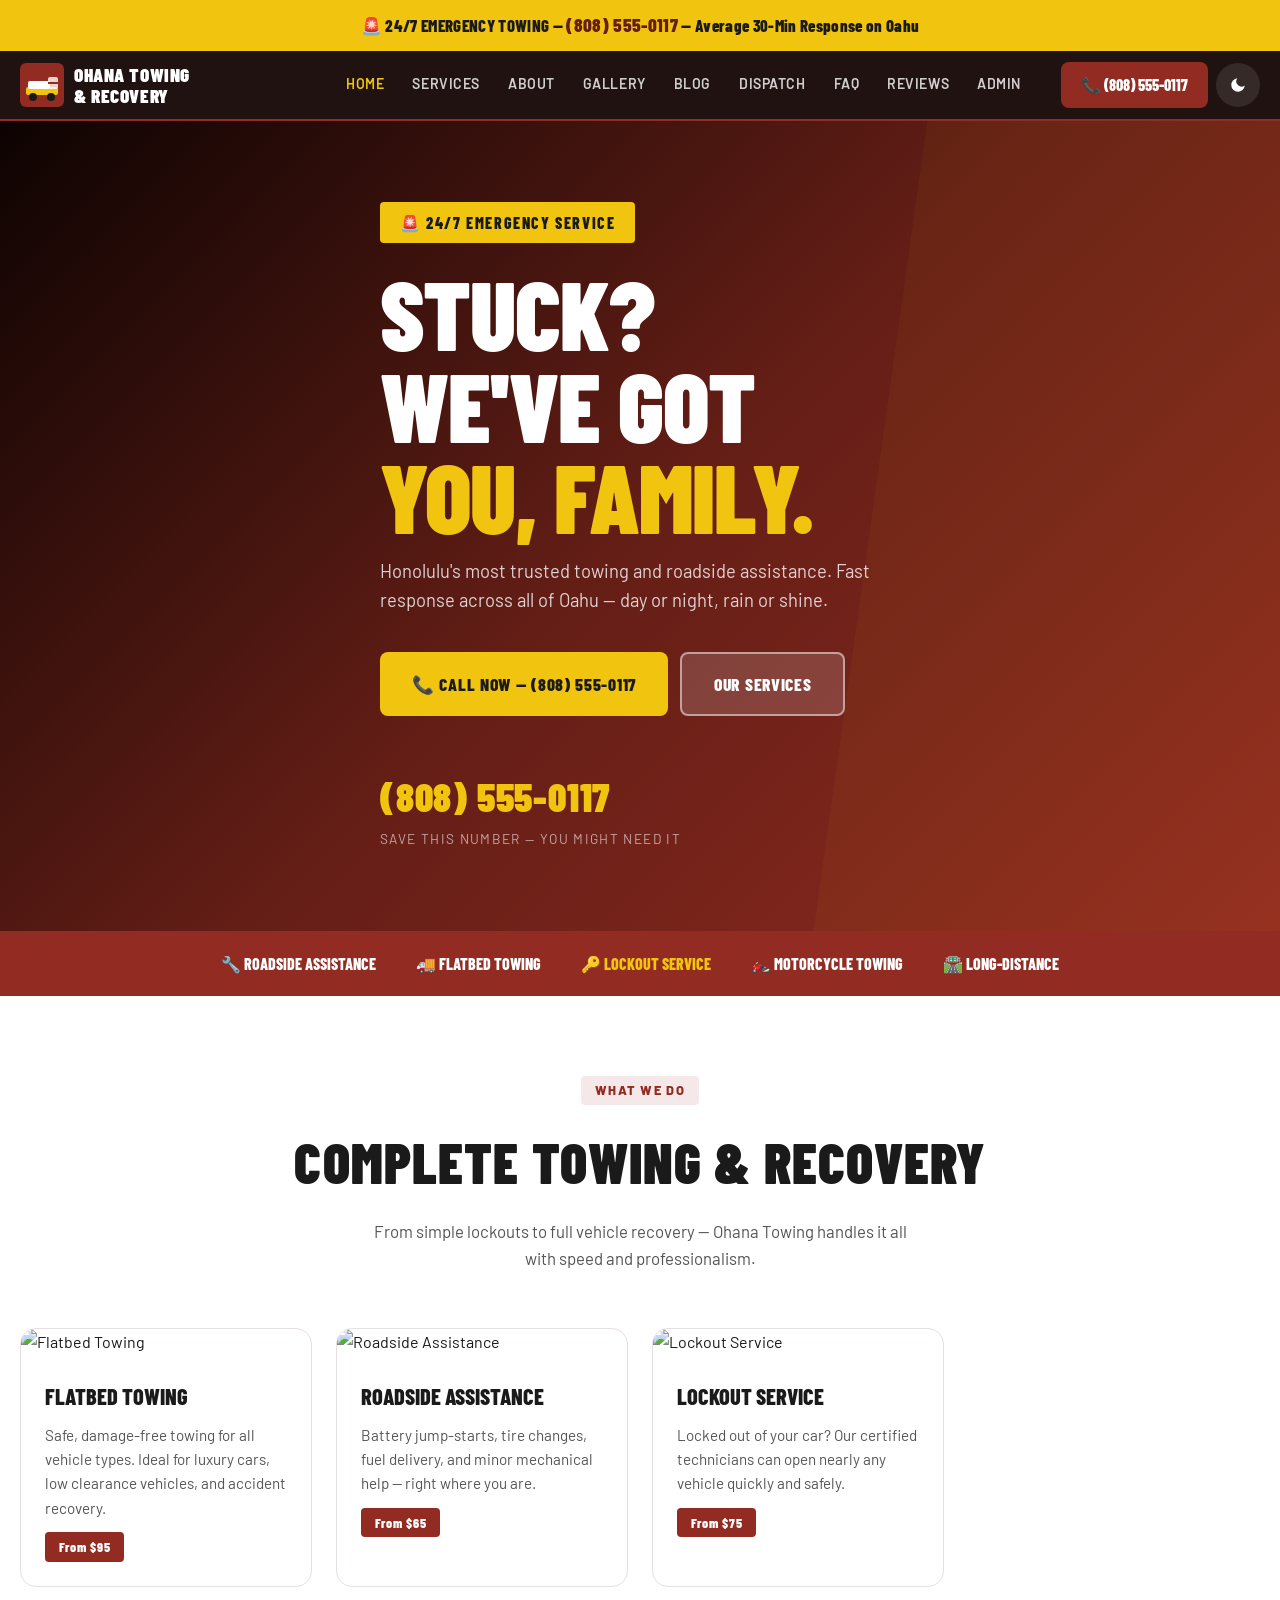
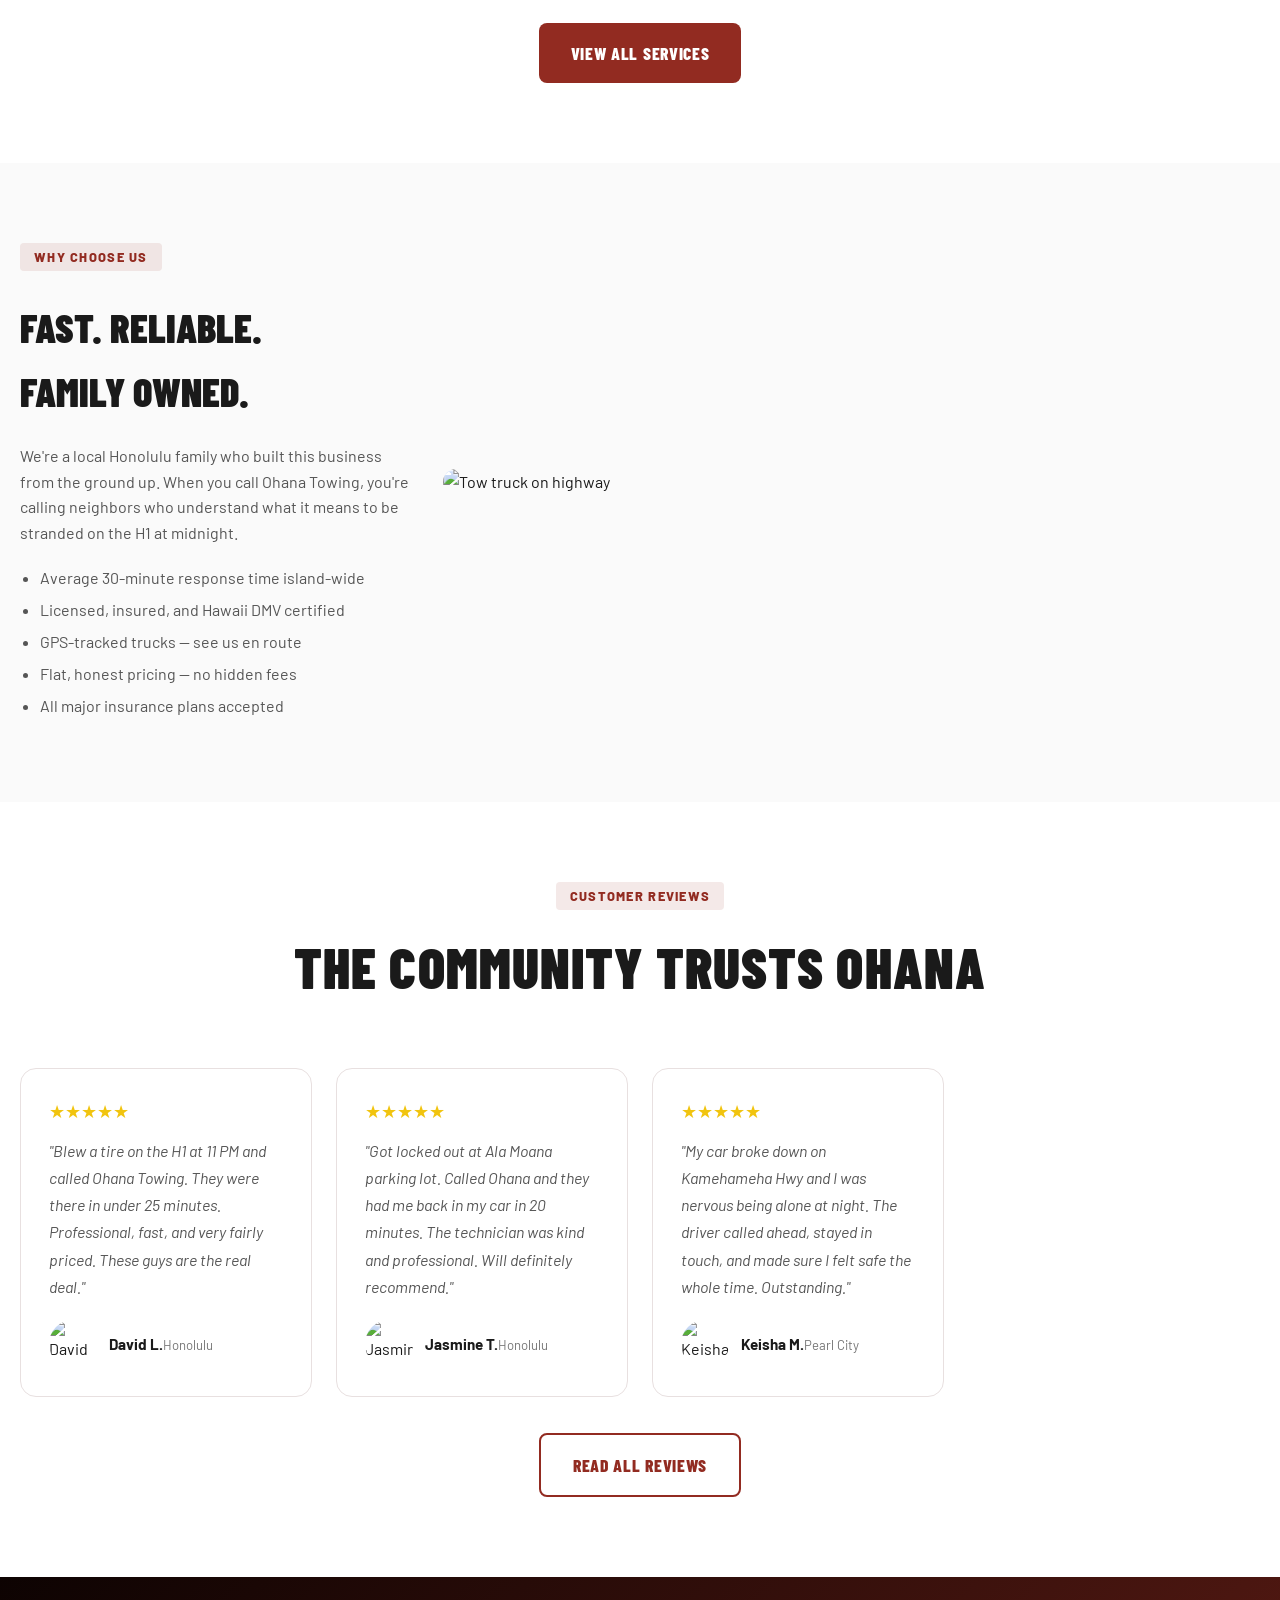
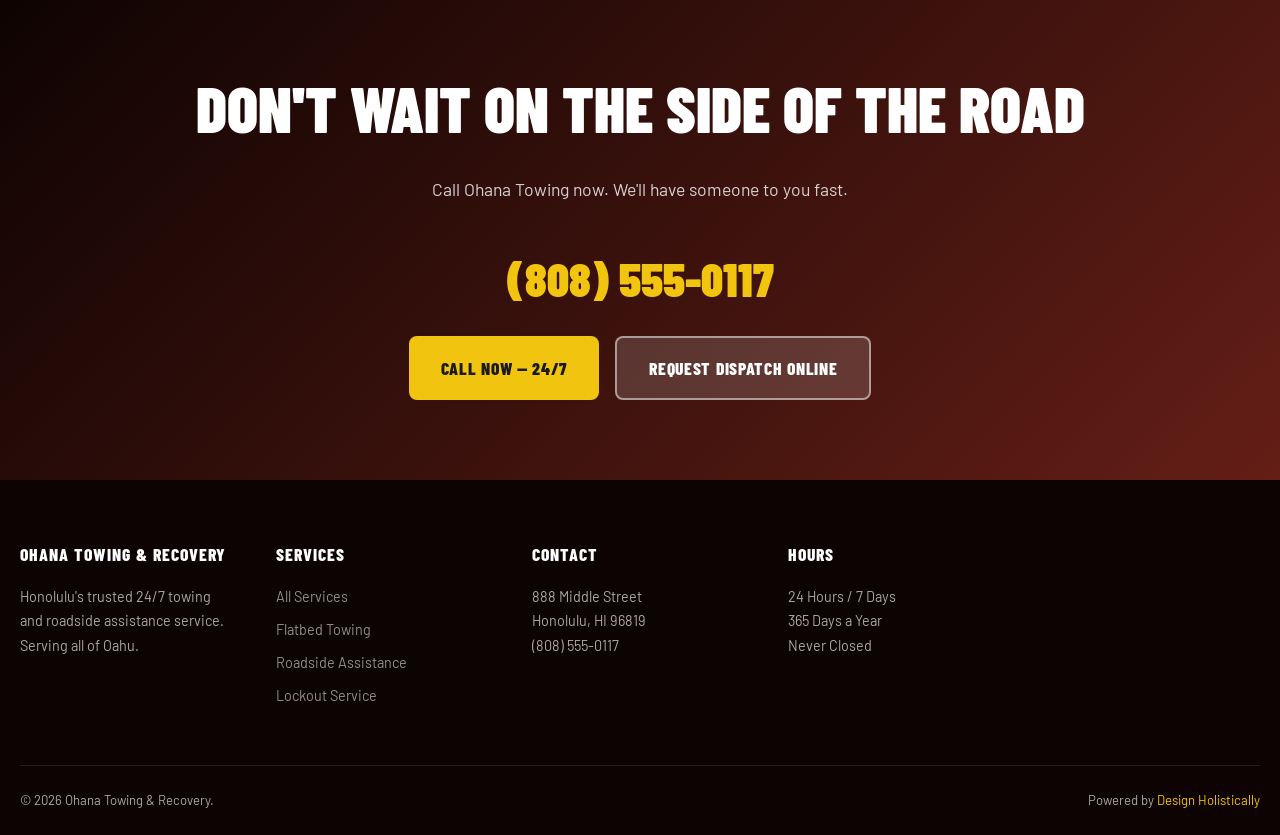
==== index.html @ ee23a266 "Initial commit: Ohana Towing & Recovery — Hawaii sample site (Honolulu, Oahu)" ====
<!DOCTYPE html>
<html lang="en" data-theme="light">
<head>
<meta charset="UTF-8"><meta name="viewport" content="width=device-width, initial-scale=1.0">
<title>Ohana Towing & Recovery — Stuck? We've Got You, Family | Honolulu, Oahu</title>
<meta name="description" content="Ohana Towing & Recovery is Honolulu's trusted 24/7 towing and roadside assistance service. Flatbed towing, motorcycle towing, lockout service, and more.">
<meta property="og:title" content="Ohana Towing & Recovery — Honolulu, Oahu">
<meta property="og:description" content="Stuck? We've got you, family. 24/7 towing & roadside assistance in Honolulu and all of Oahu.">
<meta property="og:image" content="https://picsum.photos/1200/630?random=1702">
<link rel="stylesheet" href="css/style.css">
<script type="application/ld+json">{"@context":"https://schema.org","@type":"AutomotiveBusiness","name":"Ohana Towing & Recovery","image":"https://picsum.photos/800/600?random=1703","address":{"@type":"PostalAddress","streetAddress":"888 Middle Street","addressLocality":"Honolulu","addressRegion":"HI","postalCode":"96819"},"telephone":"(808) 555-0117","openingHours":"Mo-Su 00:00-23:59","priceRange":"$$"}</script>
</head>
<body>
<div class="emergency-bar">🚨 24/7 EMERGENCY TOWING — <a href="tel:8085550117">(808) 555-0117</a> — Average 30-Min Response on Oahu</div>
<header class="site-header">
  <div class="header-inner">
    <a href="index.html" class="logo-wrap" aria-label="Ohana Towing Home">
      <svg width="44" height="44" viewBox="0 0 44 44" fill="none" aria-hidden="true">
        <rect width="44" height="44" rx="6" fill="#922B21"/>
        <rect x="6" y="24" width="32" height="8" rx="2" fill="#F1C40F"/>
        <rect x="8" y="18" width="22" height="8" rx="2" fill="white"/>
        <circle cx="13" cy="34" r="4" fill="#1a1a1a"/>
        <circle cx="31" cy="34" r="4" fill="#1a1a1a"/>
        <rect x="28" y="14" width="10" height="12" rx="2" fill="white" opacity="0.8"/>
        <path d="M28 20 L38 20" stroke="#922B21" stroke-width="2"/>
      </svg>
      <span>Ohana Towing<br>& Recovery</span>
    </a>
    <nav class="nav-links" aria-label="Main navigation">
      <a href="index.html">Home</a><a href="services.html">Services</a><a href="about.html">About</a><a href="gallery.html">Gallery</a><a href="blog.html">Blog</a><a href="booking.html">Dispatch</a><a href="faq.html">FAQ</a><a href="reviews.html">Reviews</a><a href="admin.html">Admin</a>
    </nav>
    <div class="header-actions">
      <a href="tel:8085550117" class="btn-call">📞 (808) 555-0117</a>
      <button class="btn-dark-toggle" id="darkToggle" aria-label="Toggle dark mode"><svg viewBox="0 0 24 24"><path d="M21 12.79A9 9 0 1111.21 3 7 7 0 0021 12.79z"/></svg></button>
      <button class="hamburger" id="hamburger" aria-label="Open menu" aria-expanded="false"><span></span><span></span><span></span></button>
    </div>
  </div>
</header>
<nav class="mobile-nav" id="mobileNav">
  <a href="index.html">Home</a><a href="services.html">Services</a><a href="about.html">About</a><a href="gallery.html">Gallery</a><a href="blog.html">Blog</a><a href="booking.html">Dispatch</a><a href="faq.html">FAQ</a><a href="reviews.html">Reviews</a><a href="admin.html">Admin</a>
</nav>

<section class="hero">
  <div class="hero-bg"></div>
  <div class="hero-stripe"></div>
  <div class="hero-content">
    <div class="hero-emergency">🚨 24/7 Emergency Service</div>
    <h1>Stuck?<br>We've Got<br><span>You, Family.</span></h1>
    <p>Honolulu's most trusted towing and roadside assistance. Fast response across all of Oahu — day or night, rain or shine.</p>
    <div class="hero-ctas">
      <a href="tel:8085550117" class="btn btn-accent">📞 Call Now — (808) 555-0117</a>
      <a href="services.html" class="btn btn-ghost">Our Services</a>
    </div>
    <div class="hero-number">(808) 555-0117</div>
    <div class="hero-number-label">Save this number — you might need it</div>
  </div>
</section>

<!-- Emergency Services Strip -->
<div style="background:var(--primary);padding:20px;display:flex;justify-content:center;gap:40px;flex-wrap:wrap">
  <span style="color:#fff;font-family:'Barlow Condensed',sans-serif;font-weight:800;font-size:1rem;text-transform:uppercase">🔧 Roadside Assistance</span>
  <span style="color:#fff;font-family:'Barlow Condensed',sans-serif;font-weight:800;font-size:1rem;text-transform:uppercase">🚚 Flatbed Towing</span>
  <span style="color:var(--accent);font-family:'Barlow Condensed',sans-serif;font-weight:800;font-size:1rem;text-transform:uppercase">🔑 Lockout Service</span>
  <span style="color:#fff;font-family:'Barlow Condensed',sans-serif;font-weight:800;font-size:1rem;text-transform:uppercase">🏍️ Motorcycle Towing</span>
  <span style="color:#fff;font-family:'Barlow Condensed',sans-serif;font-weight:800;font-size:1rem;text-transform:uppercase">🛣️ Long-Distance</span>
</div>

<section class="section">
  <div class="container">
    <div class="section-header fade-up">
      <div class="section-tag">What We Do</div>
      <h2>Complete Towing & Recovery</h2>
      <p>From simple lockouts to full vehicle recovery — Ohana Towing handles it all with speed and professionalism.</p>
    </div>
    <div class="grid-3">
      <div class="service-card fade-up">
        <img src="https://picsum.photos/400/280?random=1704" alt="Flatbed Towing" class="service-card-img">
        <div class="service-card-body"><h3>Flatbed Towing</h3><p>Safe, damage-free towing for all vehicle types. Ideal for luxury cars, low clearance vehicles, and accident recovery.</p><span class="price-badge">From $95</span></div>
      </div>
      <div class="service-card fade-up">
        <img src="https://picsum.photos/400/280?random=1705" alt="Roadside Assistance" class="service-card-img">
        <div class="service-card-body"><h3>Roadside Assistance</h3><p>Battery jump-starts, tire changes, fuel delivery, and minor mechanical help — right where you are.</p><span class="price-badge">From $65</span></div>
      </div>
      <div class="service-card fade-up">
        <img src="https://picsum.photos/400/280?random=1706" alt="Lockout Service" class="service-card-img">
        <div class="service-card-body"><h3>Lockout Service</h3><p>Locked out of your car? Our certified technicians can open nearly any vehicle quickly and safely.</p><span class="price-badge">From $75</span></div>
      </div>
    </div>
    <div style="text-align:center;margin-top:36px"><a href="services.html" class="btn btn-primary">View All Services</a></div>
  </div>
</section>

<section class="section section-alt">
  <div class="container">
    <div class="grid-2" style="align-items:center">
      <div class="fade-left">
        <div class="section-tag">Why Choose Us</div>
        <h2 style="font-family:'Barlow Condensed',sans-serif;font-weight:900;font-size:2.5rem;text-transform:uppercase;margin:12px 0 20px">Fast. Reliable.<br>Family Owned.</h2>
        <p style="color:var(--text-muted);margin-bottom:16px">We're a local Honolulu family who built this business from the ground up. When you call Ohana Towing, you're calling neighbors who understand what it means to be stranded on the H1 at midnight.</p>
        <ul style="color:var(--text-muted);padding-left:20px;line-height:2">
          <li>Average 30-minute response time island-wide</li>
          <li>Licensed, insured, and Hawaii DMV certified</li>
          <li>GPS-tracked trucks — see us en route</li>
          <li>Flat, honest pricing — no hidden fees</li>
          <li>All major insurance plans accepted</li>
        </ul>
      </div>
      <div class="fade-up">
        <img src="https://picsum.photos/600/450?random=1707" alt="Tow truck on highway" style="width:100%;border-radius:var(--radius-lg);object-fit:cover;aspect-ratio:4/3">
      </div>
    </div>
  </div>
</section>

<section class="section">
  <div class="container">
    <div class="section-header fade-up">
      <div class="section-tag">Customer Reviews</div>
      <h2>The Community Trusts Ohana</h2>
    </div>
    <div class="grid-3">
      <div class="testimonial-card fade-up">
        <div class="stars">★★★★★</div>
        <p>"Blew a tire on the H1 at 11 PM and called Ohana Towing. They were there in under 25 minutes. Professional, fast, and very fairly priced. These guys are the real deal."</p>
        <div class="testi-author"><img src="https://picsum.photos/48/48?random=1708" alt="David L"><div><strong>David L.</strong><span>Honolulu</span></div></div>
      </div>
      <div class="testimonial-card fade-up">
        <div class="stars">★★★★★</div>
        <p>"Got locked out at Ala Moana parking lot. Called Ohana and they had me back in my car in 20 minutes. The technician was kind and professional. Will definitely recommend."</p>
        <div class="testi-author"><img src="https://picsum.photos/48/48?random=1709" alt="Jasmine T"><div><strong>Jasmine T.</strong><span>Honolulu</span></div></div>
      </div>
      <div class="testimonial-card fade-up">
        <div class="stars">★★★★★</div>
        <p>"My car broke down on Kamehameha Hwy and I was nervous being alone at night. The driver called ahead, stayed in touch, and made sure I felt safe the whole time. Outstanding."</p>
        <div class="testi-author"><img src="https://picsum.photos/48/48?random=1710" alt="Keisha M"><div><strong>Keisha M.</strong><span>Pearl City</span></div></div>
      </div>
    </div>
    <div style="text-align:center;margin-top:36px"><a href="reviews.html" class="btn btn-outline">Read All Reviews</a></div>
  </div>
</section>

<section class="cta-section">
  <div class="container">
    <h2>Don't Wait on the Side of the Road</h2>
    <p>Call Ohana Towing now. We'll have someone to you fast.</p>
    <div class="cta-phone">(808) 555-0117</div>
    <div style="display:flex;gap:16px;justify-content:center;flex-wrap:wrap">
      <a href="tel:8085550117" class="btn btn-accent">Call Now — 24/7</a>
      <a href="booking.html" class="btn btn-ghost">Request Dispatch Online</a>
    </div>
  </div>
</section>

<footer class="site-footer">
  <div class="footer-grid">
    <div class="footer-col"><h4>Ohana Towing & Recovery</h4><p>Honolulu's trusted 24/7 towing and roadside assistance service. Serving all of Oahu.</p></div>
    <div class="footer-col"><h4>Services</h4><a href="services.html">All Services</a><a href="services.html">Flatbed Towing</a><a href="services.html">Roadside Assistance</a><a href="services.html">Lockout Service</a></div>
    <div class="footer-col"><h4>Contact</h4><p>888 Middle Street<br>Honolulu, HI 96819<br>(808) 555-0117</p></div>
    <div class="footer-col"><h4>Hours</h4><p>24 Hours / 7 Days<br>365 Days a Year<br>Never Closed</p></div>
  </div>
  <div class="footer-bottom"><span>© 2026 Ohana Towing & Recovery.</span><span>Powered by <a href="https://designholistically.com" target="_blank">Design Holistically</a></span></div>
</footer>
<button class="back-to-top" id="backToTop" aria-label="Back to top">↑</button>
<script src="js/main.js"></script>
</body>
</html>
---- css/style.css ----
@import url('https://fonts.googleapis.com/css2?family=Barlow+Condensed:wght@600;700;800;900&family=Barlow:wght@400;500;600;700&display=swap');

:root {
  --primary: #922B21;
  --primary-dark: #641e16;
  --primary-light: #b03a2e;
  --accent: #F1C40F;
  --accent-dark: #d4ac0d;
  --bg: #ffffff;
  --bg-alt: #fafafa;
  --bg-card: #ffffff;
  --text: #1a1a1a;
  --text-muted: #555;
  --text-light: #777;
  --border: #e8e0e0;
  --shadow: 0 2px 16px rgba(146,43,33,0.08);
  --shadow-lg: 0 8px 40px rgba(146,43,33,0.15);
  --radius: 8px;
  --radius-lg: 16px;
  --header-h: 70px;
  --transition: 0.3s cubic-bezier(0.4,0,0.2,1);
}
[data-theme="dark"] {
  --bg: #120a08;
  --bg-alt: #1c1008;
  --bg-card: #2a1410;
  --text: #f5ede8;
  --text-muted: #c4a89a;
  --text-light: #8a6055;
  --border: #3d1e18;
  --shadow: 0 2px 16px rgba(0,0,0,0.3);
  --shadow-lg: 0 8px 40px rgba(0,0,0,0.4);
}
*, *::before, *::after { box-sizing: border-box; margin: 0; padding: 0; }
html { scroll-behavior: smooth; }
body { font-family: 'Barlow', sans-serif; background: var(--bg); color: var(--text); line-height: 1.6; transition: background var(--transition), color var(--transition); }

.emergency-bar { background: var(--accent); color: #1a1a1a; text-align: center; padding: 10px 20px; font-family: 'Barlow Condensed', sans-serif; font-weight: 800; font-size: 1.05rem; letter-spacing: 0.02em; }
.emergency-bar a { color: var(--primary-dark); text-decoration: none; font-size: 1.2rem; }

.site-header { position: sticky; top: 0; z-index: 1000; height: var(--header-h); background: rgba(20,6,4,0.95); backdrop-filter: blur(12px); border-bottom: 2px solid var(--primary); display: flex; align-items: center; }
.header-inner { width: 100%; max-width: 1280px; margin: 0 auto; padding: 0 20px; display: flex; align-items: center; gap: 16px; }
.logo-wrap { display: flex; align-items: center; gap: 10px; text-decoration: none; color: #fff; }
.logo-wrap span { font-family: 'Barlow Condensed', sans-serif; font-weight: 900; font-size: 1.2rem; line-height: 1.1; text-transform: uppercase; letter-spacing: 0.03em; }
.nav-links { display: flex; align-items: center; gap: 4px; margin-left: auto; }
.nav-links a { padding: 8px 12px; border-radius: 6px; text-decoration: none; color: rgba(255,255,255,0.8); font-weight: 600; font-size: 0.88rem; transition: all var(--transition); white-space: nowrap; text-transform: uppercase; letter-spacing: 0.04em; }
.nav-links a:hover, .nav-links a.active { color: var(--accent); }
.header-actions { display: flex; align-items: center; gap: 8px; margin-left: 12px; }
.btn-call { background: var(--primary); color: #fff; padding: 10px 20px; border-radius: var(--radius); font-family: 'Barlow Condensed', sans-serif; font-weight: 800; font-size: 1rem; text-decoration: none; display: inline-flex; align-items: center; gap: 6px; border: none; cursor: pointer; transition: background var(--transition); min-height: 44px; }
.btn-call:hover { background: var(--primary-dark); }
.btn-dark-toggle { width: 44px; height: 44px; border: none; background: rgba(255,255,255,0.1); border-radius: 50%; cursor: pointer; display: flex; align-items: center; justify-content: center; }
.btn-dark-toggle svg { width: 18px; height: 18px; fill: #fff; }
.hamburger { display: none; flex-direction: column; gap: 5px; background: none; border: none; cursor: pointer; padding: 10px; width: 44px; height: 44px; align-items: center; justify-content: center; }
.hamburger span { display: block; width: 22px; height: 2px; background: #fff; border-radius: 2px; transition: all var(--transition); }
.mobile-nav { display: none; position: fixed; inset: 0; top: var(--header-h); background: #140604; z-index: 999; padding: 24px 20px; flex-direction: column; gap: 8px; }
.mobile-nav.open { display: flex; }
.mobile-nav a { padding: 14px 16px; border-radius: var(--radius); text-decoration: none; color: #fff; font-weight: 700; font-size: 1.1rem; border: 1px solid rgba(255,255,255,0.1); text-transform: uppercase; }
.mobile-nav a:hover { background: var(--primary); border-color: var(--primary); }

.btn { display: inline-flex; align-items: center; justify-content: center; gap: 8px; padding: 16px 32px; border-radius: var(--radius); font-family: 'Barlow Condensed', sans-serif; font-weight: 800; font-size: 1.1rem; letter-spacing: 0.04em; cursor: pointer; text-decoration: none; border: none; transition: all var(--transition); min-height: 44px; text-transform: uppercase; }
.btn-primary { background: var(--primary); color: #fff; }
.btn-primary:hover { background: var(--primary-dark); transform: translateY(-2px); box-shadow: 0 6px 20px rgba(146,43,33,0.4); }
.btn-accent { background: var(--accent); color: #1a1a1a; }
.btn-accent:hover { background: var(--accent-dark); transform: translateY(-2px); }
.btn-outline { background: transparent; border: 2px solid var(--primary); color: var(--primary); }
.btn-outline:hover { background: var(--primary); color: #fff; }
.btn-ghost { background: rgba(255,255,255,0.15); color: #fff; border: 2px solid rgba(255,255,255,0.5); }
.btn-ghost:hover { background: rgba(255,255,255,0.25); }

.hero { min-height: 90vh; display: flex; align-items: center; background: linear-gradient(135deg, #0d0302 0%, var(--primary-dark) 50%, var(--primary) 100%); position: relative; overflow: hidden; }
.hero-bg { position: absolute; inset: 0; background-image: url('https://picsum.photos/1280/900?random=1701'); background-size: cover; background-position: center; opacity: 0.15; }
.hero-stripe { position: absolute; top: 0; bottom: 0; right: 0; width: 40%; background: var(--accent); opacity: 0.04; transform: skewX(-8deg) translateX(20%); }
.hero-content { position: relative; z-index: 2; max-width: 1280px; margin: 0 auto; padding: 80px 20px; }
.hero-emergency { display: inline-flex; align-items: center; gap: 8px; background: var(--accent); color: #1a1a1a; padding: 8px 20px; border-radius: 4px; font-family: 'Barlow Condensed', sans-serif; font-weight: 800; font-size: 1rem; margin-bottom: 24px; text-transform: uppercase; letter-spacing: 0.1em; }
.hero h1 { font-family: 'Barlow Condensed', sans-serif; font-weight: 900; font-size: clamp(3rem, 8vw, 6rem); color: #fff; line-height: 0.95; margin-bottom: 16px; text-transform: uppercase; letter-spacing: -0.01em; }
.hero h1 span { color: var(--accent); }
.hero p { font-size: 1.15rem; color: rgba(255,255,255,0.8); max-width: 520px; margin-bottom: 36px; }
.hero-ctas { display: flex; flex-wrap: wrap; gap: 12px; }
.hero-number { font-family: 'Barlow Condensed', sans-serif; font-size: 2.5rem; font-weight: 900; color: var(--accent); letter-spacing: 0.02em; margin-top: 48px; }
.hero-number-label { font-size: 0.85rem; color: rgba(255,255,255,0.6); text-transform: uppercase; letter-spacing: 0.1em; }

.section { padding: 80px 20px; }
.section-alt { background: var(--bg-alt); }
.container { max-width: 1280px; margin: 0 auto; }
.section-header { text-align: center; margin-bottom: 56px; }
.section-tag { display: inline-block; background: rgba(146,43,33,0.1); color: var(--primary); padding: 4px 14px; border-radius: 4px; font-size: 0.8rem; font-weight: 800; text-transform: uppercase; letter-spacing: 0.1em; margin-bottom: 12px; }
.section-header h2 { font-family: 'Barlow Condensed', sans-serif; font-weight: 900; font-size: clamp(2rem, 5vw, 3.5rem); text-transform: uppercase; letter-spacing: 0.02em; margin-bottom: 12px; }
.section-header p { color: var(--text-muted); font-size: 1.05rem; max-width: 560px; margin: 0 auto; }

.service-card { background: var(--bg-card); border: 1px solid var(--border); border-radius: var(--radius-lg); overflow: hidden; transition: transform var(--transition), box-shadow var(--transition); }
.service-card:hover { transform: translateY(-4px); box-shadow: var(--shadow-lg); }
.service-card-img { width: 100%; height: 200px; object-fit: cover; }
.service-card-body { padding: 24px; }
.service-card-body h3 { font-family: 'Barlow Condensed', sans-serif; font-weight: 800; font-size: 1.4rem; text-transform: uppercase; margin-bottom: 8px; }
.service-card-body p { color: var(--text-muted); font-size: 0.95rem; line-height: 1.6; }
.price-badge { display: inline-block; background: var(--primary); color: #fff; padding: 4px 14px; border-radius: 4px; font-weight: 800; font-size: 0.85rem; margin-top: 12px; font-family: 'Barlow Condensed', sans-serif; letter-spacing: 0.05em; }

.grid-3 { display: grid; grid-template-columns: repeat(auto-fill, minmax(280px, 1fr)); gap: 24px; }
.grid-2 { display: grid; grid-template-columns: repeat(auto-fill, minmax(380px, 1fr)); gap: 28px; }

.testimonial-card { background: var(--bg-card); border: 1px solid var(--border); border-radius: var(--radius-lg); padding: 28px; }
.stars { color: var(--accent); font-size: 1.1rem; margin-bottom: 12px; }
.testimonial-card p { color: var(--text-muted); font-style: italic; margin-bottom: 20px; line-height: 1.7; }
.testi-author { display: flex; align-items: center; gap: 12px; }
.testi-author img { width: 48px; height: 48px; border-radius: 50%; object-fit: cover; }
.testi-author strong { font-weight: 700; font-size: 0.95rem; }
.testi-author span { font-size: 0.82rem; color: var(--text-light); }

.page-hero { background: linear-gradient(135deg, #0d0302, var(--primary-dark)); padding: 80px 20px; text-align: center; color: #fff; }
.page-hero h1 { font-family: 'Barlow Condensed', sans-serif; font-weight: 900; font-size: clamp(2.5rem, 6vw, 4.5rem); text-transform: uppercase; letter-spacing: 0.02em; margin-bottom: 12px; }
.page-hero p { font-size: 1.1rem; opacity: 0.8; max-width: 500px; margin: 0 auto; }

.gallery-grid { display: grid; grid-template-columns: repeat(auto-fill, minmax(260px, 1fr)); gap: 16px; }
.gallery-item { border-radius: var(--radius); overflow: hidden; aspect-ratio: 4/3; position: relative; cursor: pointer; }
.gallery-item img { width: 100%; height: 100%; object-fit: cover; transition: transform 0.4s ease; }
.gallery-item:hover img { transform: scale(1.05); }
.gallery-overlay { position: absolute; inset: 0; background: rgba(146,43,33,0.75); opacity: 0; display: flex; align-items: center; justify-content: center; color: #fff; font-weight: 700; font-size: 0.9rem; transition: opacity var(--transition); font-family: 'Barlow Condensed', sans-serif; text-transform: uppercase; letter-spacing: 0.08em; }
.gallery-item:hover .gallery-overlay { opacity: 1; }

.faq-item { border: 1px solid var(--border); border-radius: var(--radius); margin-bottom: 12px; overflow: hidden; }
.faq-question { padding: 18px 20px; cursor: pointer; display: flex; justify-content: space-between; align-items: center; font-weight: 700; background: var(--bg-card); transition: background var(--transition); }
.faq-question:hover { background: var(--bg-alt); }
.faq-answer { padding: 0 20px; max-height: 0; overflow: hidden; transition: max-height 0.4s ease, padding 0.3s; color: var(--text-muted); line-height: 1.7; font-size: 0.95rem; }
.faq-answer.open { max-height: 400px; padding: 16px 20px; }
.faq-icon { font-size: 1.2rem; color: var(--primary); transition: transform var(--transition); }
.faq-item.open .faq-icon { transform: rotate(45deg); }

.review-card { background: var(--bg-card); border: 1px solid var(--border); border-radius: var(--radius-lg); padding: 24px; }
.review-platform { font-size: 0.8rem; color: var(--text-light); margin-bottom: 8px; }
.review-text { color: var(--text-muted); font-style: italic; margin: 12px 0 16px; line-height: 1.7; font-size: 0.95rem; }
.reviewer { display: flex; align-items: center; gap: 10px; }
.reviewer img { width: 44px; height: 44px; border-radius: 50%; object-fit: cover; }

.booking-steps { display: flex; justify-content: center; gap: 0; margin-bottom: 48px; flex-wrap: wrap; }
.step-indicator { display: flex; align-items: center; }
.step-dot { width: 36px; height: 36px; border-radius: 50%; display: flex; align-items: center; justify-content: center; font-weight: 800; font-size: 0.85rem; border: 2px solid var(--border); background: var(--bg-card); color: var(--text-muted); transition: all var(--transition); }
.step-dot.active { background: var(--primary); border-color: var(--primary); color: #fff; }
.step-dot.done { background: var(--accent); border-color: var(--accent); color: #1a1a1a; }
.step-line { width: 60px; height: 2px; background: var(--border); }
.step-line.done { background: var(--accent); }
.booking-form-wrap { max-width: 640px; margin: 0 auto; background: var(--bg-card); border: 1px solid var(--border); border-radius: var(--radius-lg); padding: 40px 32px; }
.form-step { display: none; }
.form-step.active { display: block; }
.form-step h3 { font-family: 'Barlow Condensed', sans-serif; font-weight: 900; font-size: 1.8rem; text-transform: uppercase; margin-bottom: 24px; }
.form-group { margin-bottom: 20px; }
.form-group label { display: block; font-weight: 700; margin-bottom: 6px; font-size: 0.9rem; text-transform: uppercase; letter-spacing: 0.04em; font-size: 0.82rem; }
.form-group input, .form-group select, .form-group textarea { width: 100%; padding: 12px 16px; border: 1px solid var(--border); border-radius: var(--radius); background: var(--bg); color: var(--text); font-size: 0.95rem; font-family: inherit; transition: border-color var(--transition); }
.form-group input:focus, .form-group select:focus, .form-group textarea:focus { outline: none; border-color: var(--primary); }
.service-options { display: grid; grid-template-columns: 1fr 1fr; gap: 12px; }
.service-opt { border: 2px solid var(--border); border-radius: var(--radius); padding: 16px; cursor: pointer; transition: all var(--transition); text-align: center; }
.service-opt:hover, .service-opt.selected { border-color: var(--primary); background: rgba(146,43,33,0.05); }
.service-opt strong { display: block; font-weight: 800; font-size: 0.95rem; margin-bottom: 4px; }
.service-opt span { font-size: 0.8rem; color: var(--text-muted); }
.form-nav { display: flex; gap: 12px; margin-top: 28px; }

.cta-section { background: linear-gradient(135deg, #0d0302, var(--primary-dark)); color: #fff; padding: 80px 20px; text-align: center; }
.cta-section h2 { font-family: 'Barlow Condensed', sans-serif; font-weight: 900; font-size: clamp(2.5rem, 5vw, 4rem); text-transform: uppercase; margin-bottom: 16px; }
.cta-section p { font-size: 1.1rem; opacity: 0.8; margin-bottom: 36px; }
.cta-phone { font-family: 'Barlow Condensed', sans-serif; font-size: 3rem; font-weight: 900; color: var(--accent); margin: 20px 0; }

.about-story { display: grid; grid-template-columns: 1fr 1fr; gap: 60px; align-items: center; }
.about-story img { width: 100%; border-radius: var(--radius-lg); aspect-ratio: 4/3; object-fit: cover; }
.values-grid { display: grid; grid-template-columns: repeat(auto-fill, minmax(220px, 1fr)); gap: 24px; }
.value-card { background: var(--bg-card); border: 1px solid var(--border); border-radius: var(--radius); padding: 28px 24px; text-align: center; }
.value-icon { font-size: 2.5rem; margin-bottom: 12px; }
.value-card h3 { font-family: 'Barlow Condensed', sans-serif; font-weight: 800; text-transform: uppercase; margin-bottom: 8px; font-size: 1.2rem; }
.team-grid { display: grid; grid-template-columns: repeat(auto-fill, minmax(220px, 1fr)); gap: 24px; }
.team-card { background: var(--bg-card); border: 1px solid var(--border); border-radius: var(--radius-lg); overflow: hidden; text-align: center; }
.team-card img { width: 100%; height: 220px; object-fit: cover; }
.team-card-body { padding: 20px; }
.team-card-body strong { display: block; font-family: 'Barlow Condensed', sans-serif; font-weight: 800; text-transform: uppercase; margin-bottom: 4px; font-size: 1.1rem; }

.article-hero { height: 400px; position: relative; overflow: hidden; }
.article-hero img { width: 100%; height: 100%; object-fit: cover; }
.article-hero-overlay { position: absolute; inset: 0; background: linear-gradient(to top, rgba(0,0,0,0.8), transparent); display: flex; align-items: flex-end; padding: 40px; }
.article-hero-overlay h1 { font-family: 'Barlow Condensed', sans-serif; font-weight: 900; font-size: clamp(1.8rem, 4vw, 3rem); color: #fff; max-width: 800px; line-height: 1.15; text-transform: uppercase; letter-spacing: 0.02em; }
.article-body { max-width: 760px; margin: 0 auto; padding: 48px 20px; }
.article-body h2 { font-family: 'Barlow Condensed', sans-serif; font-weight: 800; font-size: 1.8rem; margin: 32px 0 12px; text-transform: uppercase; }
.article-body p { color: var(--text-muted); line-height: 1.8; margin-bottom: 20px; }
.article-body ul { color: var(--text-muted); padding-left: 28px; margin-bottom: 20px; line-height: 1.8; }
.article-meta { display: flex; gap: 16px; flex-wrap: wrap; align-items: center; padding: 20px 0; border-bottom: 1px solid var(--border); margin-bottom: 32px; }
.blog-cat { background: rgba(146,43,33,0.1); color: var(--primary); padding: 3px 10px; border-radius: 4px; font-size: 0.78rem; font-weight: 700; text-transform: uppercase; }
.blog-date { font-size: 0.82rem; color: var(--text-light); }
.article-img-mid { width: 100%; border-radius: var(--radius); margin: 24px 0; aspect-ratio: 16/9; object-fit: cover; }

.blog-card { background: var(--bg-card); border: 1px solid var(--border); border-radius: var(--radius-lg); overflow: hidden; transition: transform var(--transition), box-shadow var(--transition); }
.blog-card:hover { transform: translateY(-4px); box-shadow: var(--shadow-lg); }
.blog-card img { width: 100%; height: 220px; object-fit: cover; }
.blog-card-body { padding: 24px; }
.blog-card-body h3 { font-family: 'Barlow Condensed', sans-serif; font-weight: 800; font-size: 1.2rem; margin-bottom: 8px; text-transform: uppercase; }
.blog-card-body p { color: var(--text-muted); font-size: 0.9rem; }
.blog-card-body a { display: inline-flex; align-items: center; gap: 6px; color: var(--primary); font-weight: 700; text-decoration: none; margin-top: 14px; font-size: 0.9rem; text-transform: uppercase; }

.site-footer { background: #0d0302; color: rgba(255,255,255,0.65); padding: 60px 20px 24px; }
.footer-grid { display: grid; grid-template-columns: repeat(auto-fill, minmax(200px, 1fr)); gap: 40px; max-width: 1280px; margin: 0 auto 48px; }
.footer-col h4 { font-family: 'Barlow Condensed', sans-serif; font-weight: 800; color: #fff; margin-bottom: 16px; font-size: 1.1rem; text-transform: uppercase; letter-spacing: 0.06em; }
.footer-col a { display: block; color: rgba(255,255,255,0.55); text-decoration: none; margin-bottom: 10px; font-size: 0.9rem; transition: color var(--transition); }
.footer-col a:hover { color: var(--accent); }
.footer-col p { font-size: 0.9rem; line-height: 1.7; }
.footer-bottom { max-width: 1280px; margin: 0 auto; padding-top: 24px; border-top: 1px solid rgba(255,255,255,0.1); display: flex; justify-content: space-between; align-items: center; flex-wrap: wrap; gap: 12px; font-size: 0.82rem; }
.footer-bottom a { color: var(--accent); text-decoration: none; }

.back-to-top { position: fixed; bottom: 28px; right: 28px; width: 44px; height: 44px; background: var(--primary); color: #fff; border: none; border-radius: 4px; cursor: pointer; display: flex; align-items: center; justify-content: center; font-size: 1.2rem; opacity: 0; transform: translateY(20px); transition: all var(--transition); z-index: 900; box-shadow: var(--shadow-lg); }
.back-to-top.visible { opacity: 1; transform: translateY(0); }
.back-to-top:hover { background: var(--primary-dark); }

.fade-up { opacity: 0; transform: translateY(30px); transition: opacity 0.6s ease, transform 0.6s ease; }
.fade-up.visible { opacity: 1; transform: translateY(0); }
.fade-left { opacity: 0; transform: translateX(-30px); transition: opacity 0.6s ease, transform 0.6s ease; }
.fade-left.visible { opacity: 1; transform: translateX(0); }

.login-overlay { position: fixed; inset: 0; background: var(--bg); z-index: 9999; display: flex; align-items: center; justify-content: center; }
.login-box { background: var(--bg-card); border: 1px solid var(--border); border-radius: var(--radius-lg); padding: 48px 40px; width: 100%; max-width: 420px; text-align: center; }
.login-box h2 { font-family: 'Barlow Condensed', sans-serif; font-weight: 900; font-size: 2rem; text-transform: uppercase; margin-bottom: 8px; }
.admin-layout { display: flex; }
.admin-sidebar { width: 240px; background: var(--bg-card); border-right: 1px solid var(--border); min-height: 100vh; padding: 24px 0; flex-shrink: 0; }
.admin-main { flex: 1; padding: 32px; overflow-x: auto; }
.admin-nav a { display: flex; align-items: center; gap: 10px; padding: 12px 20px; color: var(--text-muted); text-decoration: none; font-weight: 600; font-size: 0.9rem; transition: all var(--transition); }
.admin-nav a:hover, .admin-nav a.active { color: var(--primary); background: rgba(146,43,33,0.08); border-left: 3px solid var(--primary); }
.stat-card { background: var(--bg-card); border: 1px solid var(--border); border-radius: var(--radius); padding: 20px 24px; }
.stat-card .val { font-family: 'Barlow Condensed', sans-serif; font-weight: 900; font-size: 2rem; color: var(--primary); }
.stat-card .label { font-size: 0.85rem; color: var(--text-muted); margin-top: 4px; }
.admin-table { width: 100%; border-collapse: collapse; background: var(--bg-card); font-size: 0.9rem; }
.admin-table th { background: var(--bg-alt); padding: 12px 16px; text-align: left; font-weight: 700; font-size: 0.82rem; text-transform: uppercase; letter-spacing: 0.04em; color: var(--text-muted); }
.admin-table td { padding: 12px 16px; border-top: 1px solid var(--border); }
.badge { display: inline-block; padding: 3px 10px; border-radius: 4px; font-size: 0.78rem; font-weight: 700; }
.badge-green { background: rgba(39,174,96,0.1); color: #1a7a42; }
.badge-yellow { background: rgba(241,196,15,0.15); color: #8a6a00; }
.badge-red { background: rgba(146,43,33,0.1); color: var(--primary); }

@media (max-width: 768px) {
  .nav-links { display: none; }
  .hamburger { display: flex; }
  .about-story { grid-template-columns: 1fr; gap: 32px; }
  .service-options { grid-template-columns: 1fr; }
  .admin-sidebar { display: none; }
  .booking-form-wrap { padding: 28px 20px; }
  .grid-2 { grid-template-columns: 1fr; }
  .step-line { width: 30px; }
  .footer-bottom { flex-direction: column; text-align: center; }
}
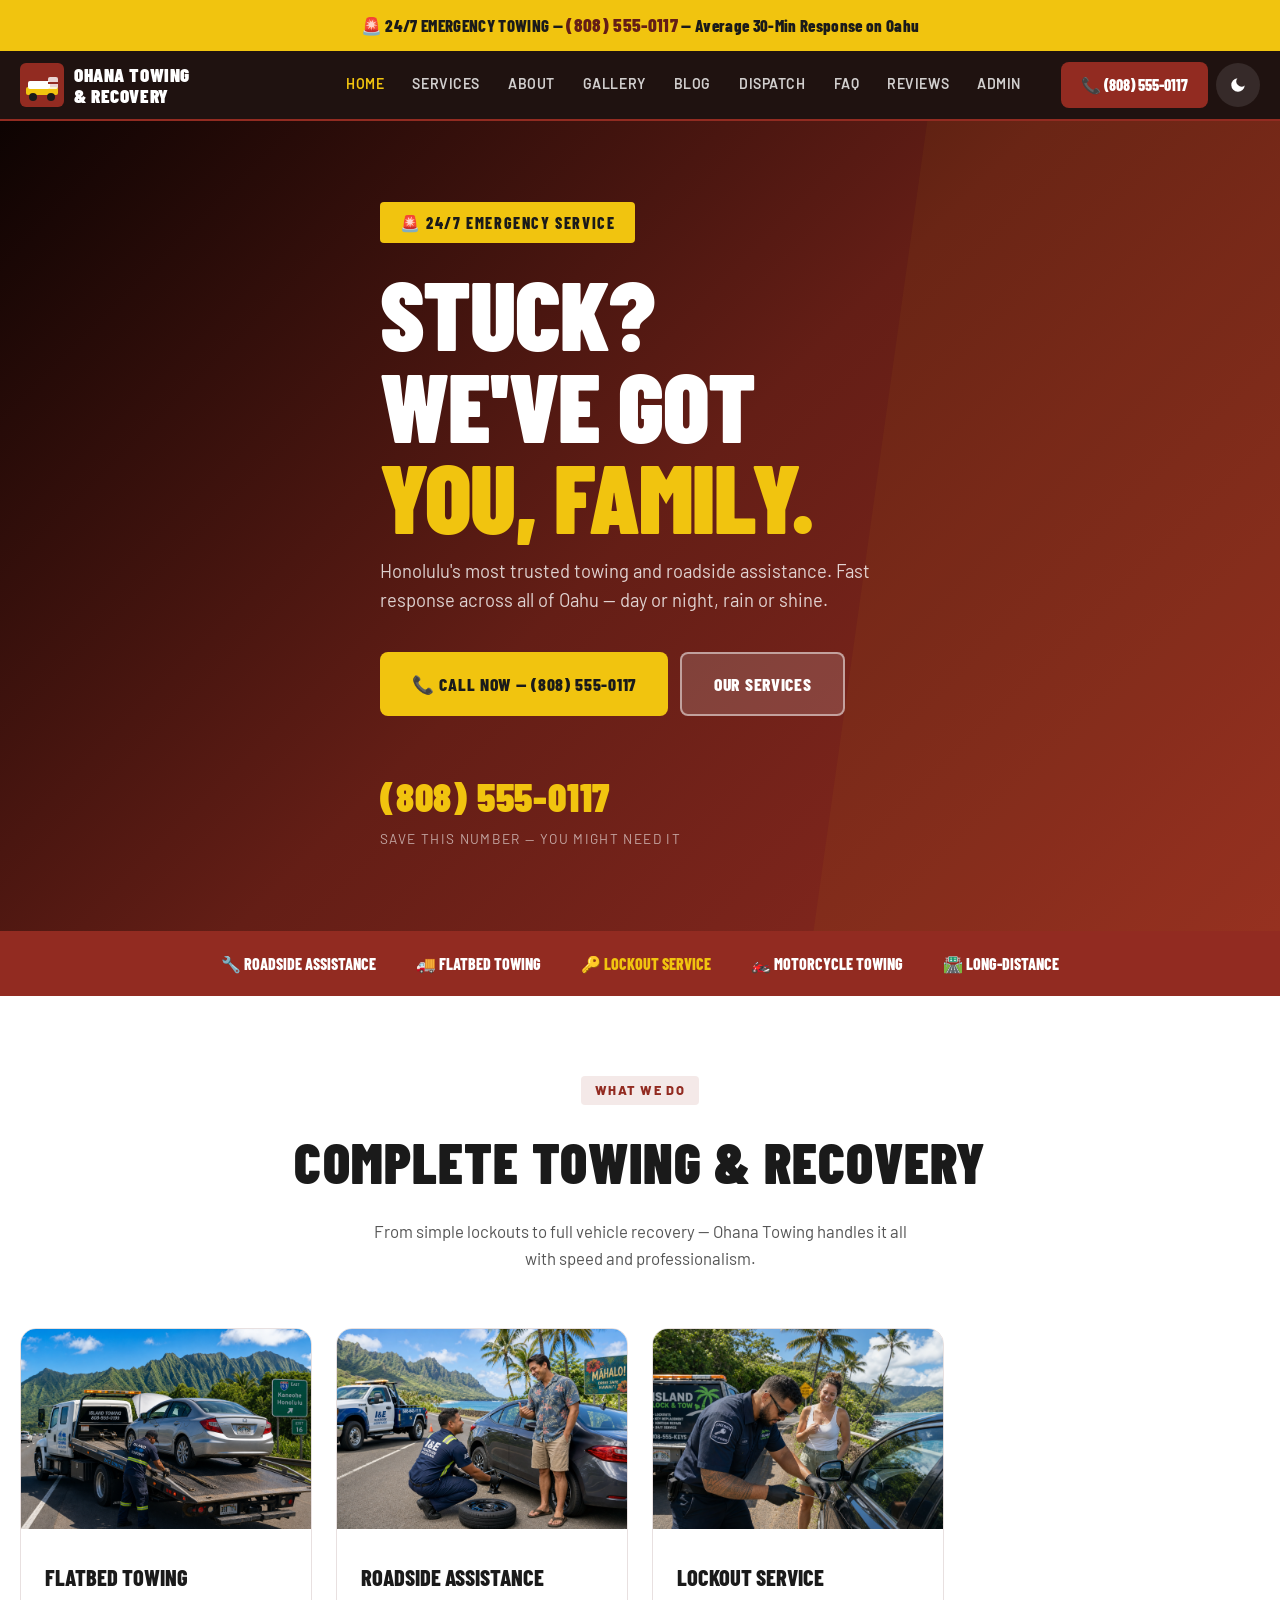
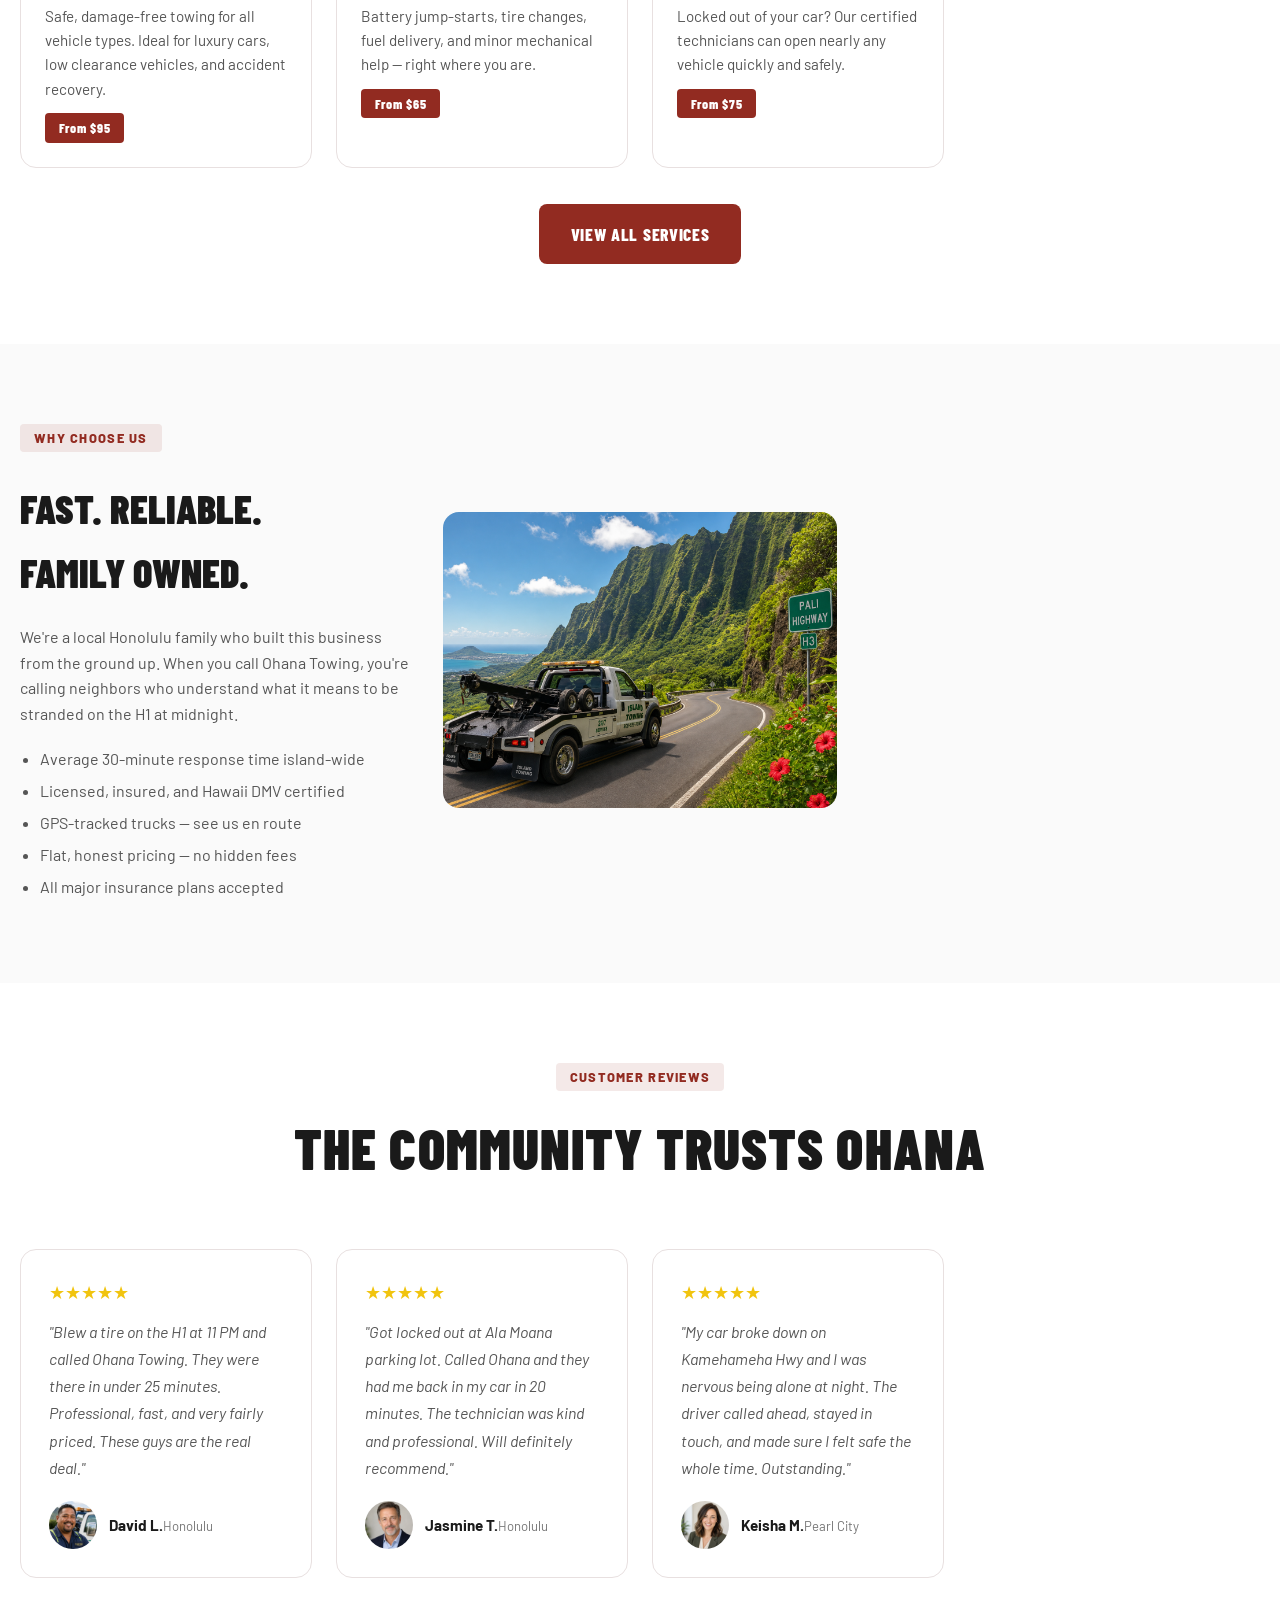
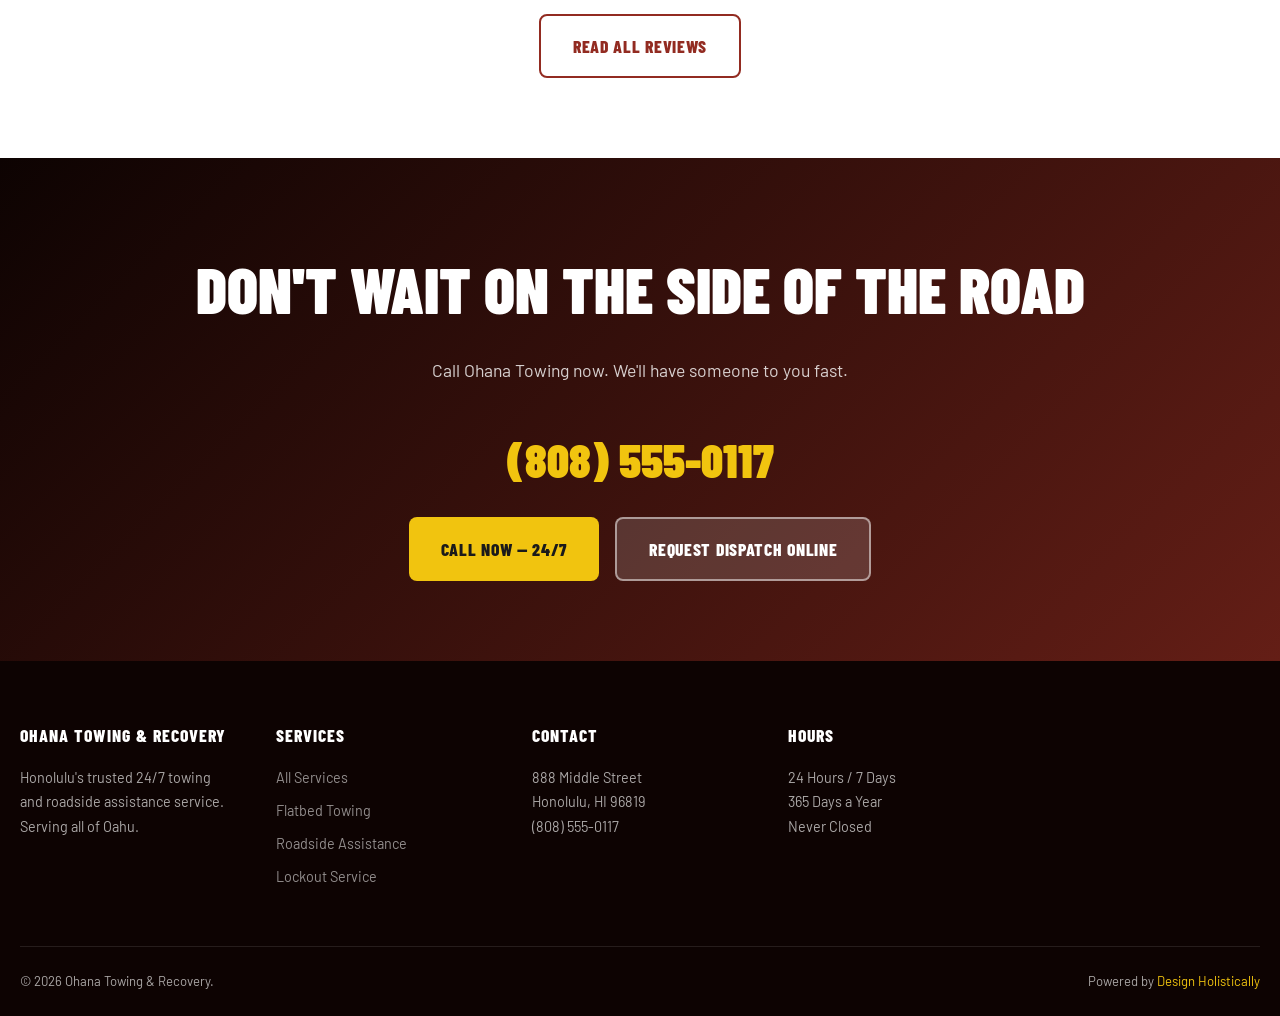
==== commit fe6fa932: "Initial commit: Ohana Towing & Recovery — Hawaii sample site (Honolulu, Oahu)" ====
--- a/index.html
+++ b/index.html
@@ -6,9 +6,9 @@
 <meta name="description" content="Ohana Towing & Recovery is Honolulu's trusted 24/7 towing and roadside assistance service. Flatbed towing, motorcycle towing, lockout service, and more.">
 <meta property="og:title" content="Ohana Towing & Recovery — Honolulu, Oahu">
 <meta property="og:description" content="Stuck? We've got you, family. 24/7 towing & roadside assistance in Honolulu and all of Oahu.">
-<meta property="og:image" content="https://picsum.photos/1200/630?random=1702">
+<meta property="og:image" content="images/hero.png">
 <link rel="stylesheet" href="css/style.css">
-<script type="application/ld+json">{"@context":"https://schema.org","@type":"AutomotiveBusiness","name":"Ohana Towing & Recovery","image":"https://picsum.photos/800/600?random=1703","address":{"@type":"PostalAddress","streetAddress":"888 Middle Street","addressLocality":"Honolulu","addressRegion":"HI","postalCode":"96819"},"telephone":"(808) 555-0117","openingHours":"Mo-Su 00:00-23:59","priceRange":"$$"}</script>
+<script type="application/ld+json">{"@context":"https://schema.org","@type":"AutomotiveBusiness","name":"Ohana Towing & Recovery","image":"images/hero.png","address":{"@type":"PostalAddress","streetAddress":"888 Middle Street","addressLocality":"Honolulu","addressRegion":"HI","postalCode":"96819"},"telephone":"(808) 555-0117","openingHours":"Mo-Su 00:00-23:59","priceRange":"$$"}</script>
 </head>
 <body>
 <div class="emergency-bar">🚨 24/7 EMERGENCY TOWING — <a href="tel:8085550117">(808) 555-0117</a> — Average 30-Min Response on Oahu</div>
@@ -74,15 +74,15 @@
     </div>
     <div class="grid-3">
       <div class="service-card fade-up">
-        <img src="https://picsum.photos/400/280?random=1704" alt="Flatbed Towing" class="service-card-img">
+        <img src="images/service-flatbed.png" alt="Flatbed Towing" class="service-card-img">
         <div class="service-card-body"><h3>Flatbed Towing</h3><p>Safe, damage-free towing for all vehicle types. Ideal for luxury cars, low clearance vehicles, and accident recovery.</p><span class="price-badge">From $95</span></div>
       </div>
       <div class="service-card fade-up">
-        <img src="https://picsum.photos/400/280?random=1705" alt="Roadside Assistance" class="service-card-img">
+        <img src="images/service-roadside.png" alt="Roadside Assistance" class="service-card-img">
         <div class="service-card-body"><h3>Roadside Assistance</h3><p>Battery jump-starts, tire changes, fuel delivery, and minor mechanical help — right where you are.</p><span class="price-badge">From $65</span></div>
       </div>
       <div class="service-card fade-up">
-        <img src="https://picsum.photos/400/280?random=1706" alt="Lockout Service" class="service-card-img">
+        <img src="images/service-lockout.png" alt="Lockout Service" class="service-card-img">
         <div class="service-card-body"><h3>Lockout Service</h3><p>Locked out of your car? Our certified technicians can open nearly any vehicle quickly and safely.</p><span class="price-badge">From $75</span></div>
       </div>
     </div>
@@ -106,7 +106,7 @@
         </ul>
       </div>
       <div class="fade-up">
-        <img src="https://picsum.photos/600/450?random=1707" alt="Tow truck on highway" style="width:100%;border-radius:var(--radius-lg);object-fit:cover;aspect-ratio:4/3">
+        <img src="images/gallery-2.png" alt="Tow truck on highway" style="width:100%;border-radius:var(--radius-lg);object-fit:cover;aspect-ratio:4/3">
       </div>
     </div>
   </div>
@@ -122,17 +122,17 @@
       <div class="testimonial-card fade-up">
         <div class="stars">★★★★★</div>
         <p>"Blew a tire on the H1 at 11 PM and called Ohana Towing. They were there in under 25 minutes. Professional, fast, and very fairly priced. These guys are the real deal."</p>
-        <div class="testi-author"><img src="https://picsum.photos/48/48?random=1708" alt="David L"><div><strong>David L.</strong><span>Honolulu</span></div></div>
+        <div class="testi-author"><img src="images/avatar-1.png" alt="David L"><div><strong>David L.</strong><span>Honolulu</span></div></div>
       </div>
       <div class="testimonial-card fade-up">
         <div class="stars">★★★★★</div>
         <p>"Got locked out at Ala Moana parking lot. Called Ohana and they had me back in my car in 20 minutes. The technician was kind and professional. Will definitely recommend."</p>
-        <div class="testi-author"><img src="https://picsum.photos/48/48?random=1709" alt="Jasmine T"><div><strong>Jasmine T.</strong><span>Honolulu</span></div></div>
+        <div class="testi-author"><img src="images/avatar-2.png" alt="Jasmine T"><div><strong>Jasmine T.</strong><span>Honolulu</span></div></div>
       </div>
       <div class="testimonial-card fade-up">
         <div class="stars">★★★★★</div>
         <p>"My car broke down on Kamehameha Hwy and I was nervous being alone at night. The driver called ahead, stayed in touch, and made sure I felt safe the whole time. Outstanding."</p>
-        <div class="testi-author"><img src="https://picsum.photos/48/48?random=1710" alt="Keisha M"><div><strong>Keisha M.</strong><span>Pearl City</span></div></div>
+        <div class="testi-author"><img src="images/avatar-3.png" alt="Keisha M"><div><strong>Keisha M.</strong><span>Pearl City</span></div></div>
       </div>
     </div>
     <div style="text-align:center;margin-top:36px"><a href="reviews.html" class="btn btn-outline">Read All Reviews</a></div>
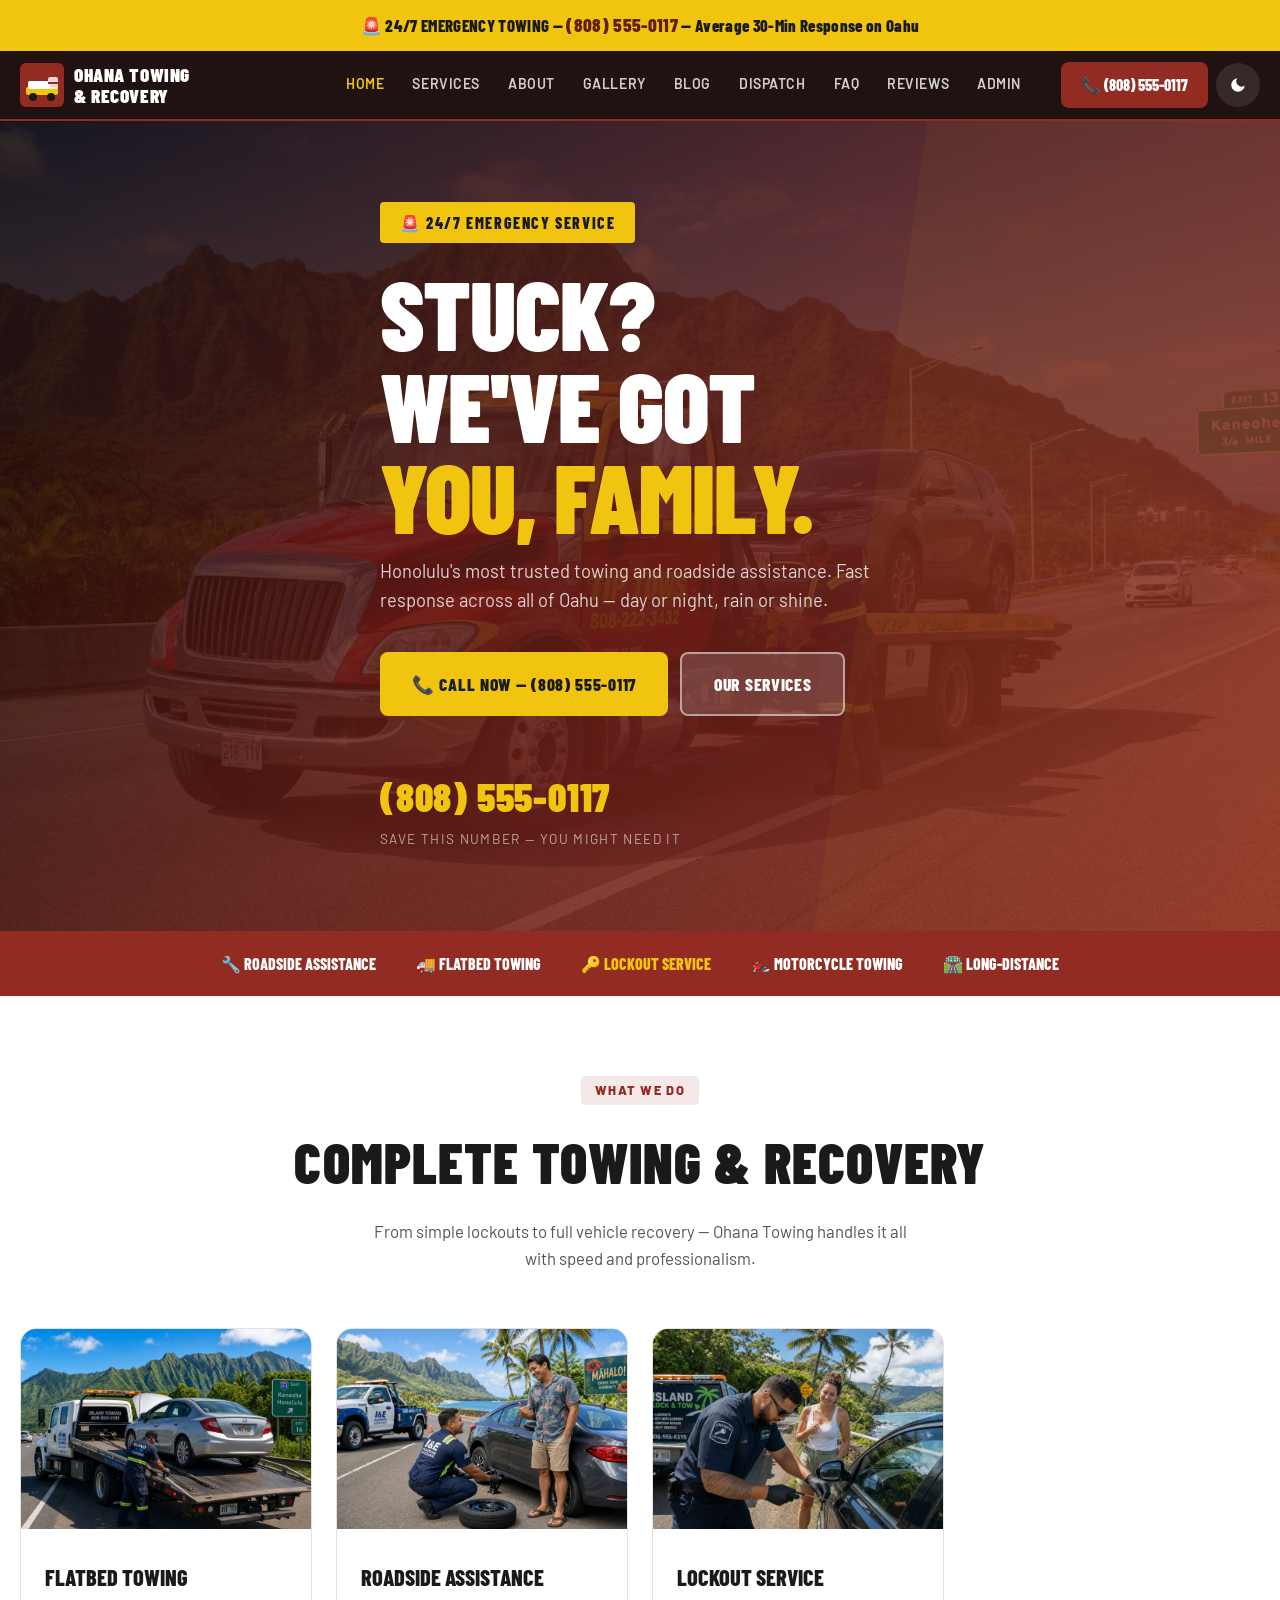
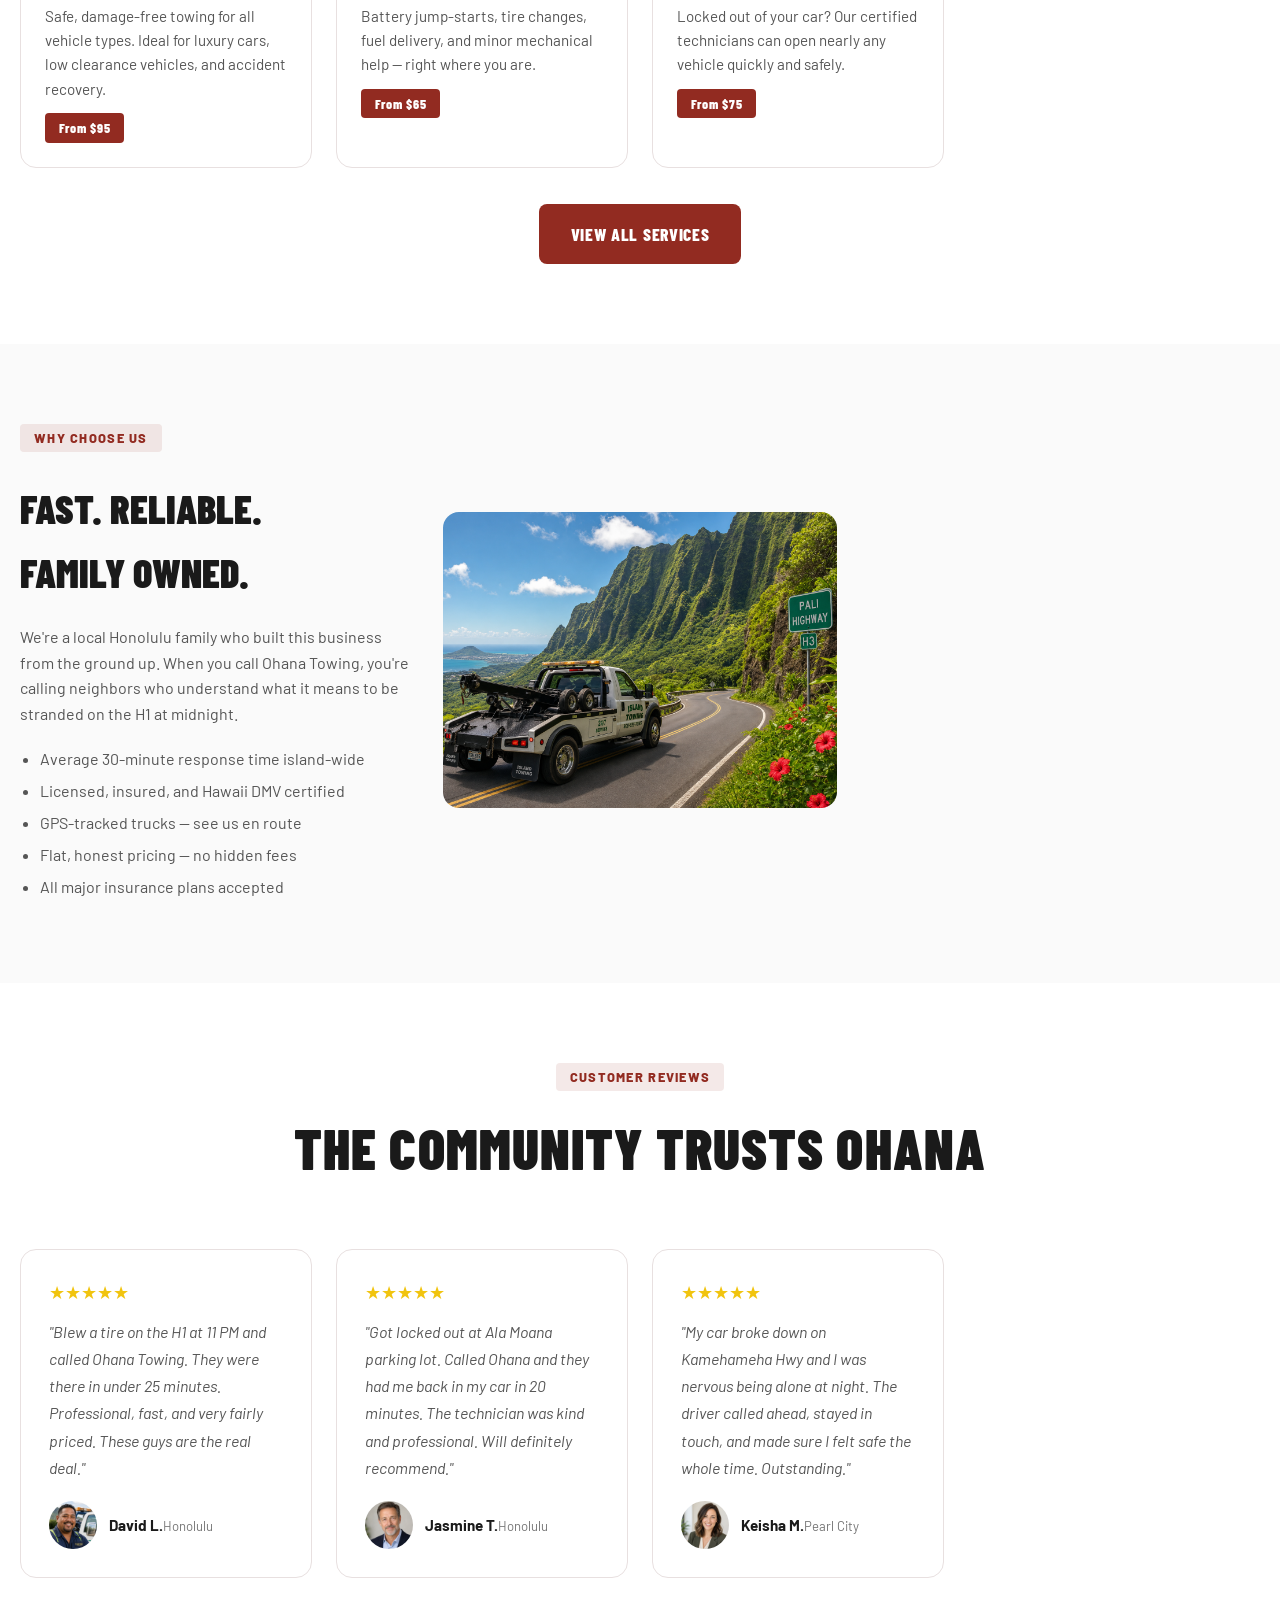
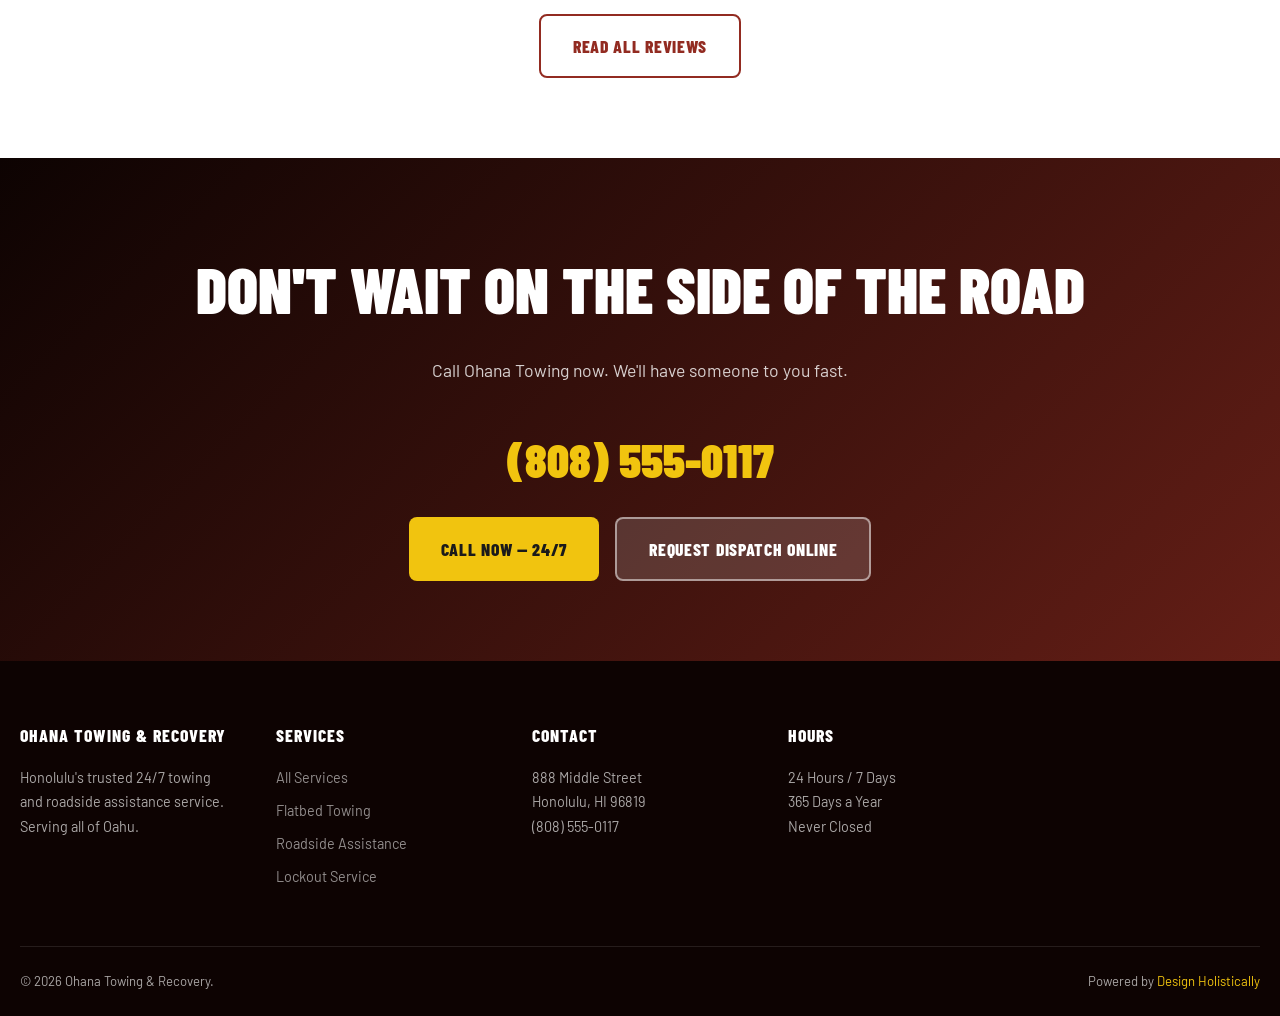
==== commit 3cffc4e9: "feat: replace all picsum placeholders with AI-generated photorealistic images" ====
--- a/index.html
+++ b/index.html
@@ -41,7 +41,7 @@
 </nav>
 
 <section class="hero">
-  <div class="hero-bg"></div>
+  <div class="hero-bg"><img src="images/hero.png" alt="Ohana Towing Hawaii" loading="eager" style="width:100%;height:100%;object-fit:cover;position:absolute;inset:0;"></div>
   <div class="hero-stripe"></div>
   <div class="hero-content">
     <div class="hero-emergency">🚨 24/7 Emergency Service</div>
--- a/css/style.css
+++ b/css/style.css
@@ -68,7 +68,7 @@
 .btn-ghost:hover { background: rgba(255,255,255,0.25); }
 
 .hero { min-height: 90vh; display: flex; align-items: center; background: linear-gradient(135deg, #0d0302 0%, var(--primary-dark) 50%, var(--primary) 100%); position: relative; overflow: hidden; }
-.hero-bg { position: absolute; inset: 0; background-image: url('https://picsum.photos/1280/900?random=1701'); background-size: cover; background-position: center; opacity: 0.15; }
+.hero-bg { position: absolute; inset: 0; background-image: url('../images/hero.png'); background-size: cover; background-position: center; opacity: 0.15; }
 .hero-stripe { position: absolute; top: 0; bottom: 0; right: 0; width: 40%; background: var(--accent); opacity: 0.04; transform: skewX(-8deg) translateX(20%); }
 .hero-content { position: relative; z-index: 2; max-width: 1280px; margin: 0 auto; padding: 80px 20px; }
 .hero-emergency { display: inline-flex; align-items: center; gap: 8px; background: var(--accent); color: #1a1a1a; padding: 8px 20px; border-radius: 4px; font-family: 'Barlow Condensed', sans-serif; font-weight: 800; font-size: 1rem; margin-bottom: 24px; text-transform: uppercase; letter-spacing: 0.1em; }
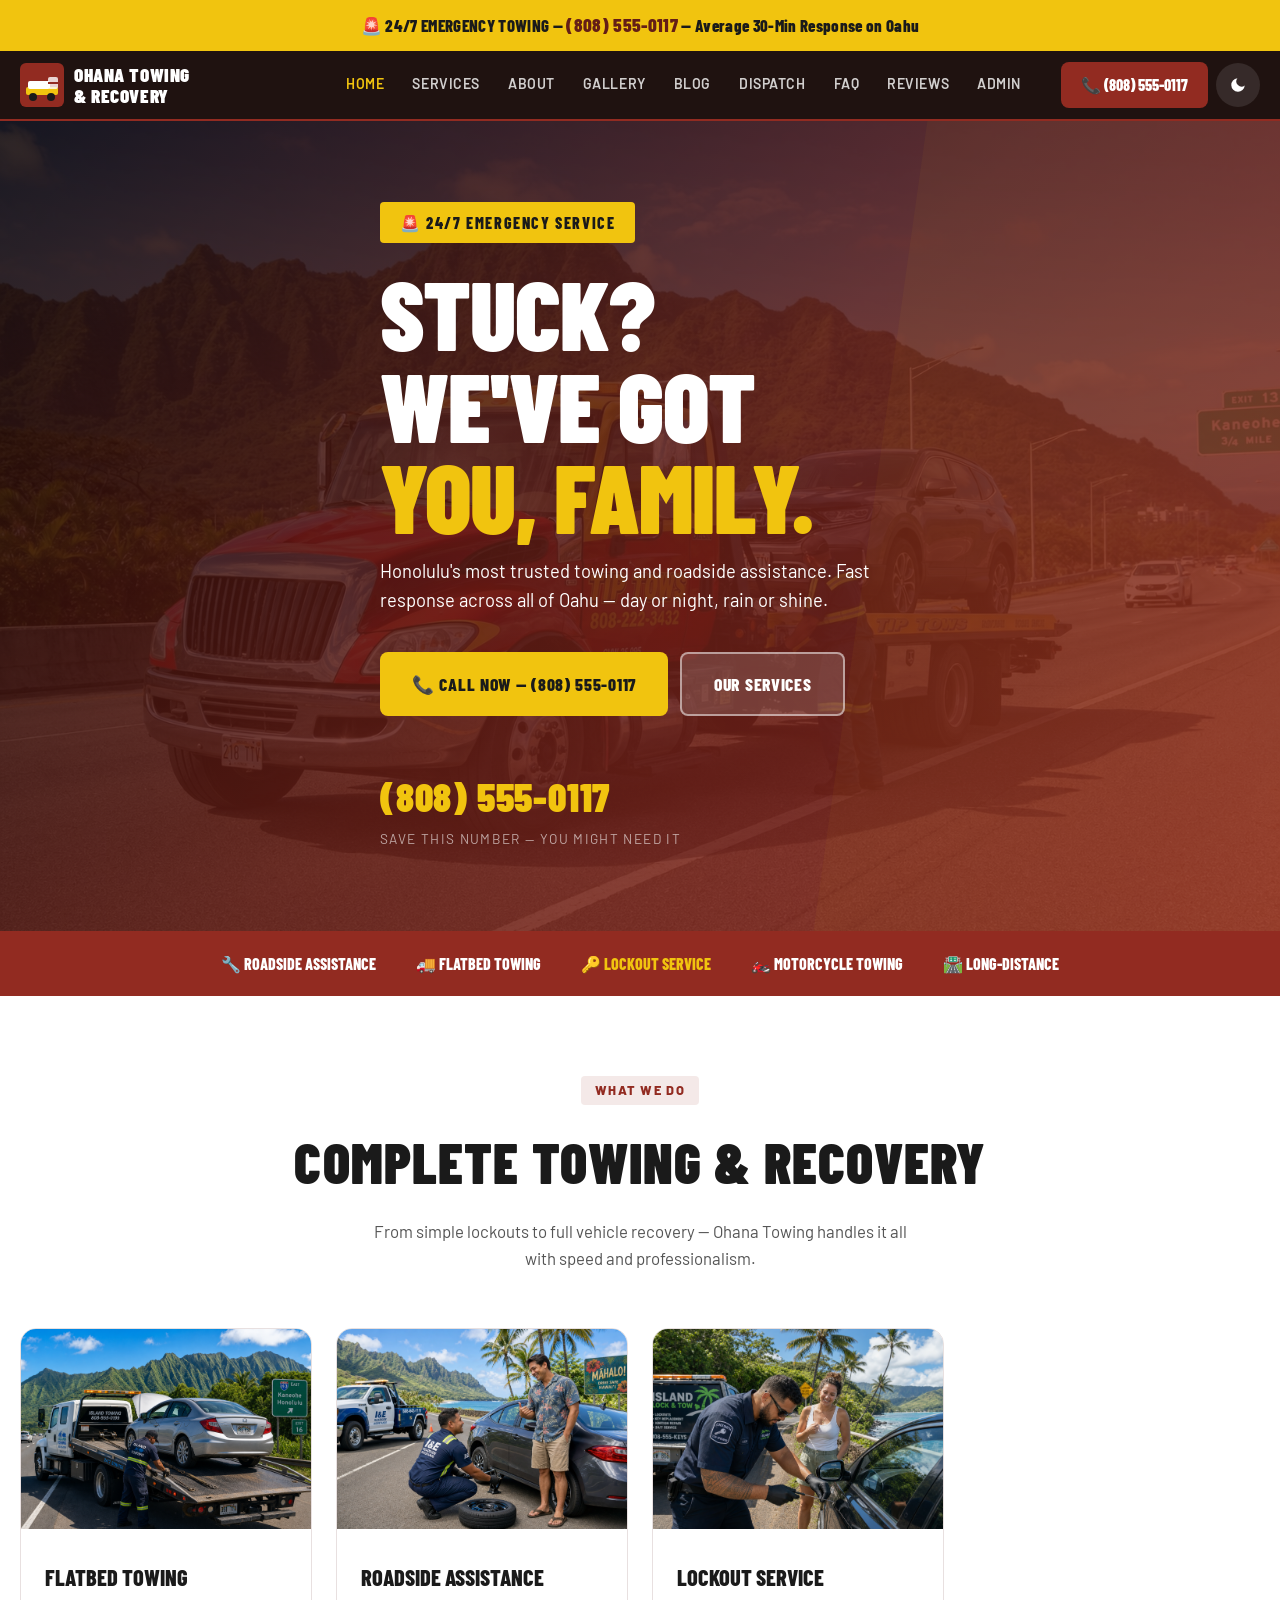
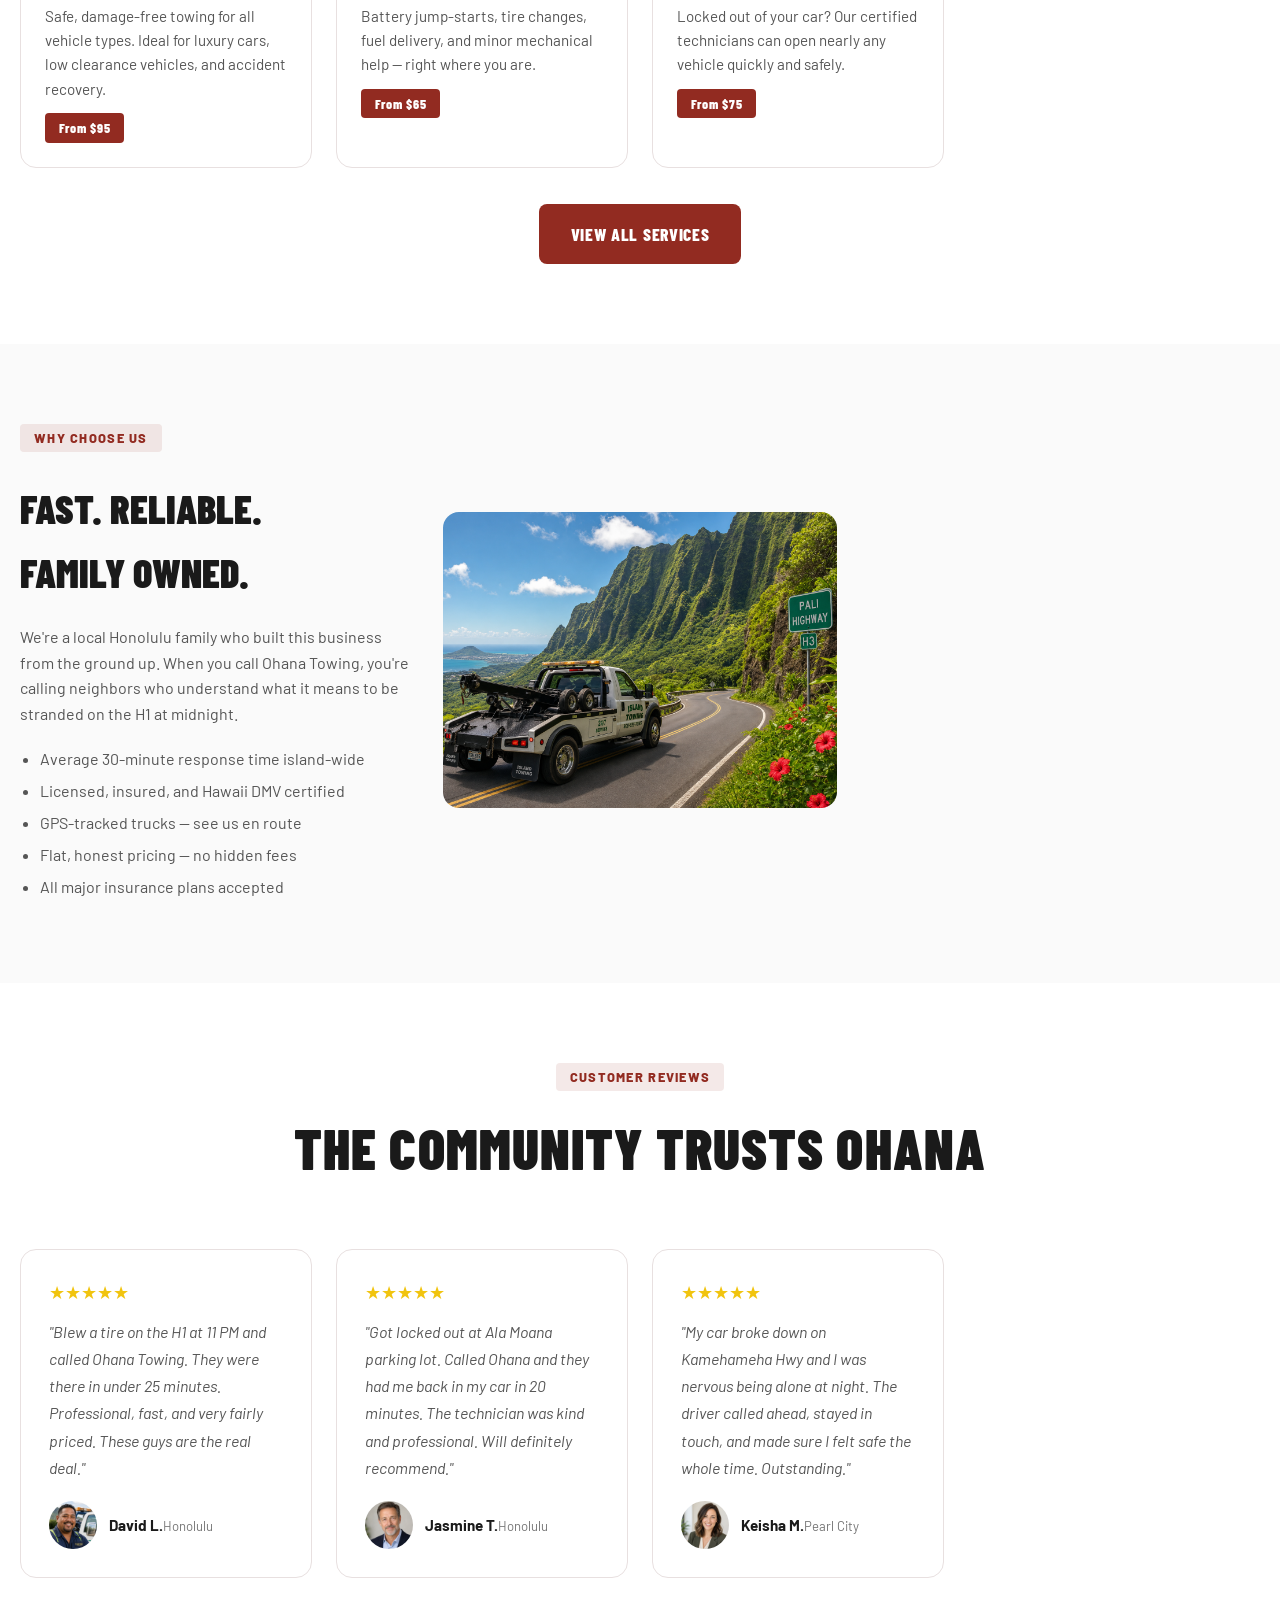
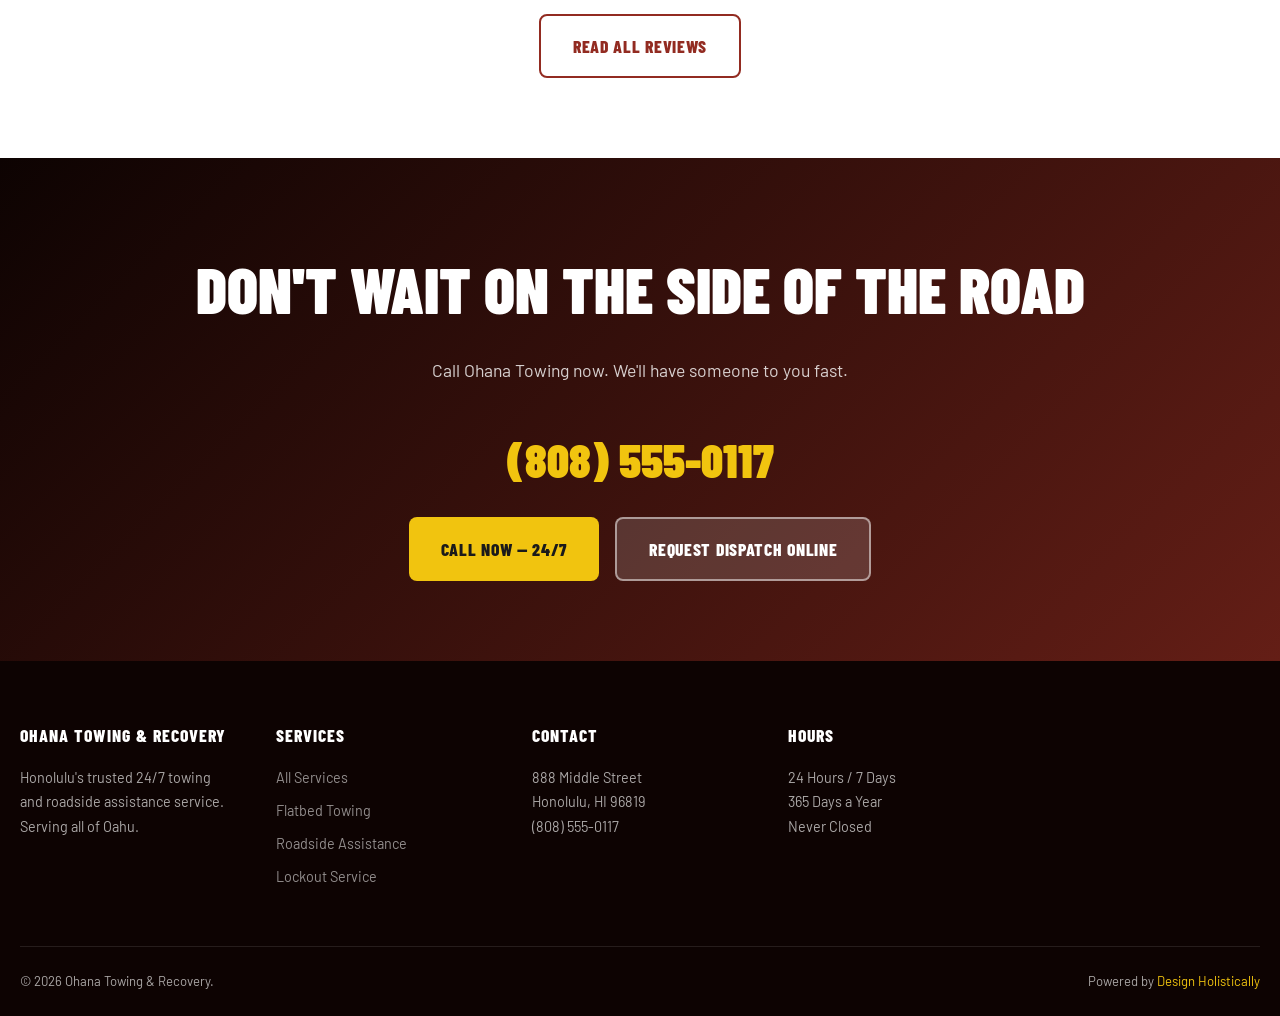
==== commit 3d7e7c23: "feat: replace all picsum placeholders with AI-generated photorealistic images" ====
--- a/index.html
+++ b/index.html
@@ -9,6 +9,10 @@
 <meta property="og:image" content="images/hero.png">
 <link rel="stylesheet" href="css/style.css">
 <script type="application/ld+json">{"@context":"https://schema.org","@type":"AutomotiveBusiness","name":"Ohana Towing & Recovery","image":"images/hero.png","address":{"@type":"PostalAddress","streetAddress":"888 Middle Street","addressLocality":"Honolulu","addressRegion":"HI","postalCode":"96819"},"telephone":"(808) 555-0117","openingHours":"Mo-Su 00:00-23:59","priceRange":"$$"}</script>
+  <link rel="icon" type="image/x-icon" href="images/favicon.ico">
+  <link rel="icon" type="image/png" sizes="32x32" href="images/favicon-32x32.png">
+  <link rel="icon" type="image/png" sizes="16x16" href="images/favicon-16x16.png">
+  <link rel="apple-touch-icon" sizes="180x180" href="images/apple-touch-icon.png">
 </head>
 <body>
 <div class="emergency-bar">🚨 24/7 EMERGENCY TOWING — <a href="tel:8085550117">(808) 555-0117</a> — Average 30-Min Response on Oahu</div>
--- a/css/style.css
+++ b/css/style.css
@@ -239,3 +239,8 @@
   .step-line { width: 30px; }
   .footer-bottom { flex-direction: column; text-align: center; }
 }
+
+.hero h1, .hero p, .hero-content, .hero .eyebrow-label, .hero .tag { color: #fff !important; }
+
+[data-theme="dark"] .hero { background: transparent !important; }
+[data-theme="dark"] .hero-bg img { opacity: 1 !important; }
